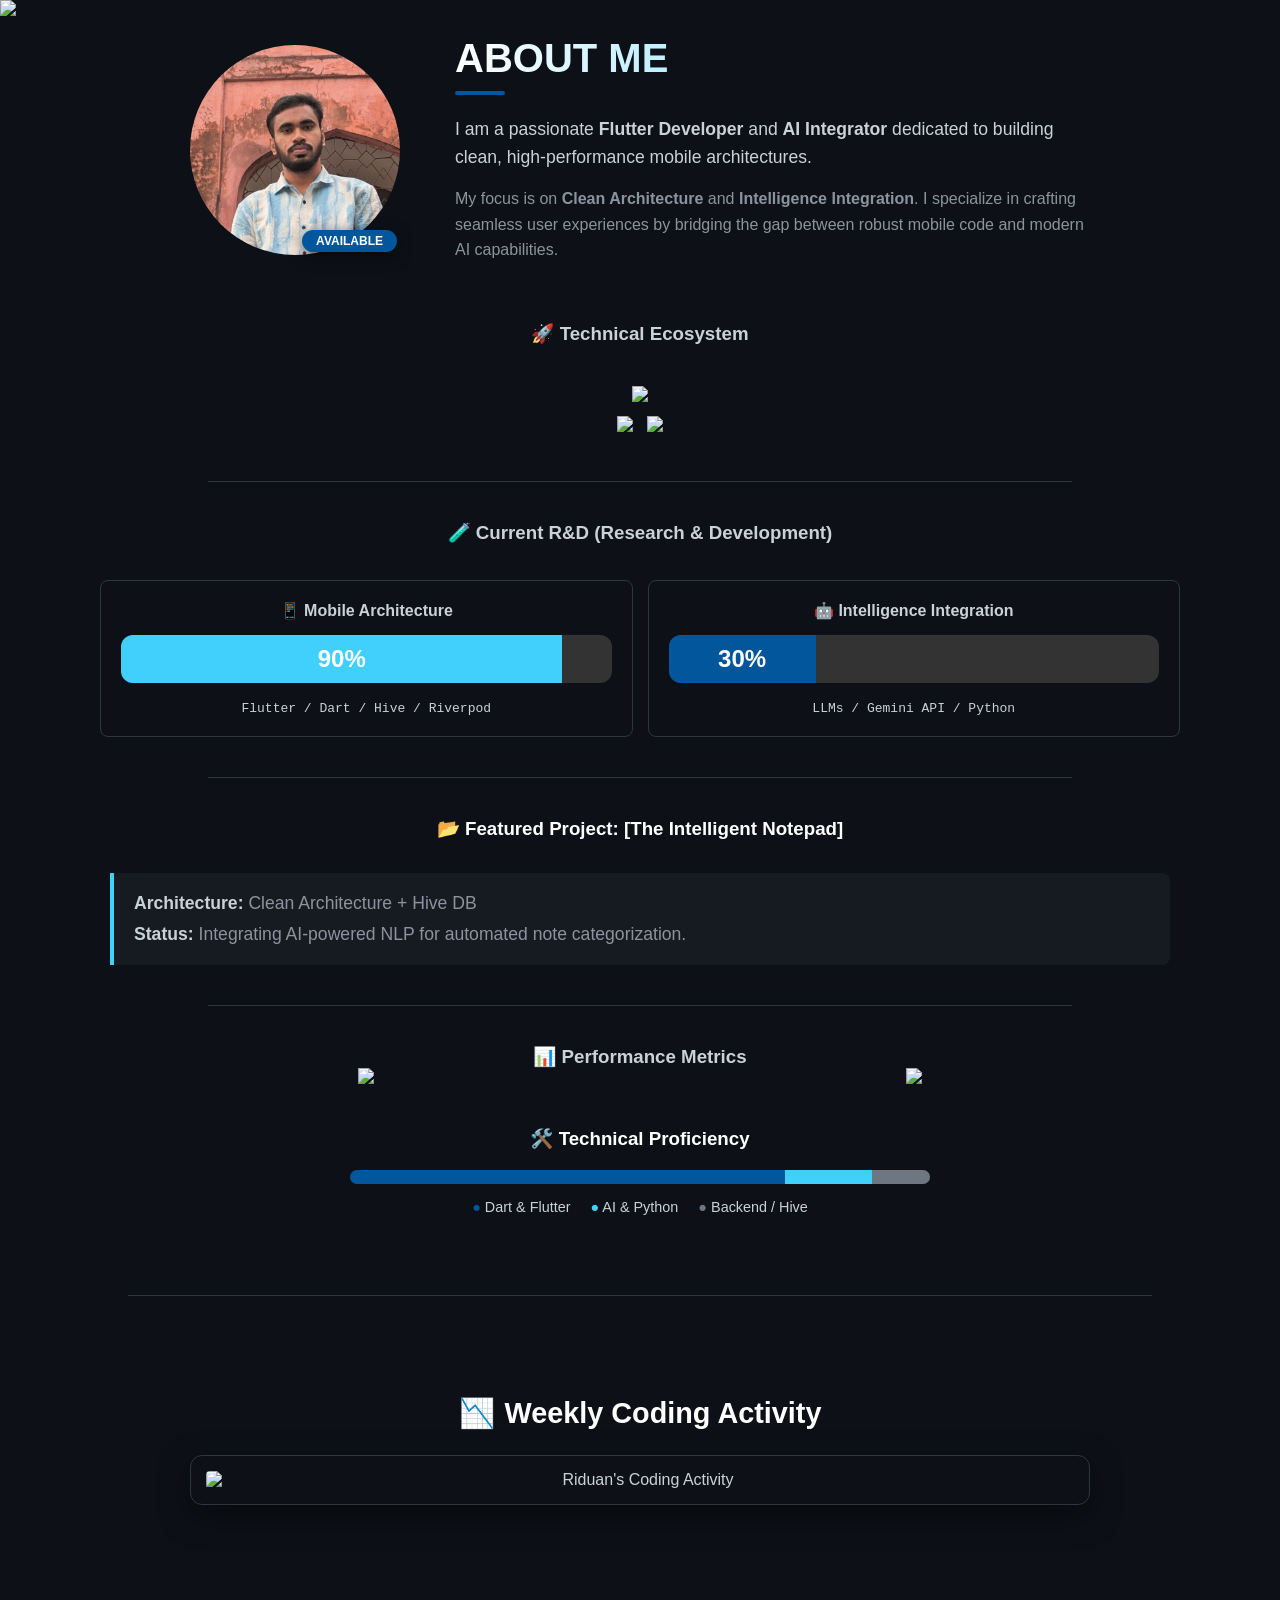
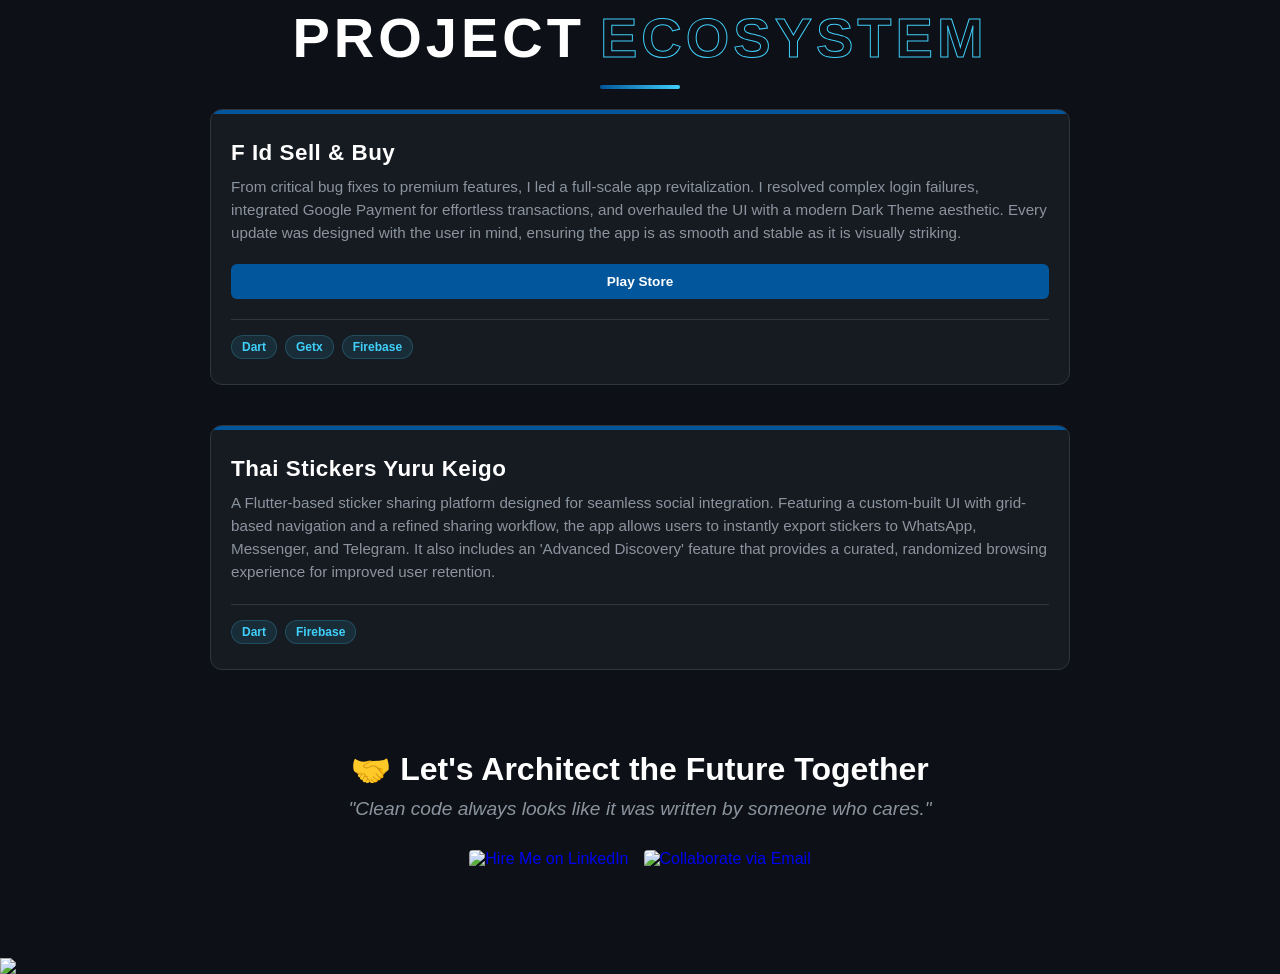
==== index.html @ a2f5e10e "Add files via upload" ====
<!DOCTYPE html>
<html lang="en">
<head>
    <meta charset="UTF-8">
    <meta name="viewport" content="width=device-width, initial-scale=1.0">
    <title>Riduan Rahman</title>
   <link rel="stylesheet" href="style.css">
    <style>
     
    </style>
</head>
<body>
<div class="wave-container">
    <div class="header-socials">
        <a href="https://github.com/riduanradip" target="_blank" class="s-btn github"><i class="fab fa-github"></i> GitHub</a>
        <a href="https://www.linkedin.com/in/riduan-rahman-radip/" target="_blank" class="s-btn linkedin"><i class="fab fa-linkedin"></i> LinkedIn</a>
        <a href="mailto:riduanradip@gmail.com" class="s-btn email"><i class="fas fa-envelope"></i> Email</a>
    </div>

    <img src="https://capsule-render.vercel.app/api?type=waving&height=280&color=438D80&reversal=true&animation=fadeIn&section=header&text=Riduan%20Rahman&fontSize=70&fontColor=ffffff&&&desc=Flutter%20Developer%20|%20AI%20Integrator%20|%20Clean%20Code%20Architect&descSize=20&descAlign=50&descAlignY=65" class="wave-img">
</div>
<section class="about-container">
    <div class="about-flex-wrapper">
        
        <div class="photo-column">
            <div class="live-rainbow-border"></div>
            
            <div class="photo-frame">
                <img src="Assets\1774340353713301305.jpg" alt="Riduan Rahman">
            </div>
            
            <div class="status-badge">AVAILABLE</div>
        </div>

        <div class="text-column">
            <h2 class="about-title"><b>ABOUT ME</b></h2>
            <div class="title-underline"></div>
            
            <p class="description-main">
                I am a passionate <b>Flutter Developer</b> and <b>AI Integrator</b> dedicated to building clean, high-performance mobile architectures. 
            </p>
            <p class="description-sub">
                My focus is on <b>Clean Architecture</b> and <b>Intelligence Integration</b>. I specialize in crafting seamless user experiences by bridging the gap between robust mobile code and modern AI capabilities.
            </p>
        </div>
    </div>
</section>

    <div class="main-wrapper">
        <div class="content-section">
            <h3>🚀 Technical Ecosystem</h3></br></br>
            <div class="skills-container">
                <img src="https://skillicons.dev/icons?i=flutter,dart,firebase,python,mongodb,git,vscode,androidstudio,github,bash&theme=dark">
                <br/>
                <img src="https://img.shields.io/badge/Riverpod-02569B?style=for-the-badge&logo=flutter&logoColor=white">
                <img src="https://img.shields.io/badge/FlutterFlow-4B39EF?style=for-the-badge&logo=flutter&logoColor=white">
            </div>
        </div>

        <hr>
<section class="content-section">
    <h3>🧪 Current R&D (Research & Development)</h3></br></br>
    <div class="stats-grid">
        <div class="stats-box" style="border: 1px solid #30363d; border-radius: 8px; padding: 20px; background: #0d1117;">
            <h4>📱 Mobile Architecture</h4>
            <div style="width: 100%; background-color: #333; border-radius: 12px; margin: 15px 0; overflow: hidden; display: flex;">
                <div style="width: 90%; background: #40D0FB; color: white; padding: 10px; font-weight: bold; font-size: 24px;">90%</div>
            </div>
            <p><code>Flutter / Dart / Hive / Riverpod</code></p>
        </div>

        <div class="stats-box" style="border: 1px solid #30363d; border-radius: 8px; padding: 20px; background: #0d1117;">
            <h4>🤖 Intelligence Integration</h4>
            <div style="width: 100%; background-color: #333; border-radius: 12px; margin: 15px 0; overflow: hidden; display: flex;">
                <div style="width: 30%; background: #02569B; color: white; padding: 10px; font-weight: bold; font-size: 24px;">30%</div>
            </div>
            <p><code>LLMs / Gemini API / Python</code></p>
        </div>
    </div>
</section>

<hr >

<section style="width: 100%; margin: 40px 0; box-sizing: border-box;">
    <div style="text-align: center; width: 100%;">
        <h3 style="color: #ffffff; display: inline-block;">📂 Featured Project: [The Intelligent Notepad]</h3></br></br>
    </div>
    
    <div style="text-align: left; border-left: 4px solid #40D0FB; background: #161b22; padding: 20px; margin: 15px 10px; border-radius: 0 8px 8px 0;">
        <p style="margin: 0 0 10px 0; font-size: 1.1rem;">
            <strong style="color: #c9d1d9;">Architecture:</strong> 
            <span style="color: #8b949e;">Clean Architecture + Hive DB</span>
        </p>
        <p style="margin: 0; font-size: 1.1rem;">
            <strong style="color: #c9d1d9;">Status:</strong> 
            <span style="color: #8b949e;">Integrating AI-powered NLP for automated note categorization.</span>
        </p>
    </div>
</section>
<hr>
        <div class="content-section">
            <h3>📊 Performance Metrics</h3>
            <div class="stats-grid">
                <div class="stats-box">
                    <img src="https://github-readme-stats.vercel.app/api?username=riduanradip&show_icons=true&theme=transparent&title_color=40D0FB&text_color=ffffff&icon_color=40D0FB&hide_border=true" width="100%">
                </div>
                <div class="stats-box">
                    <img src="https://github-readme-streak-stats.herokuapp.com/?user=riduanradip&theme=transparent&stroke=40D0FB&fire=40D0FB&ring=ffffff&hide_border=true" width="100%">
                </div>
            </div>
        </div>
<section style="width: 100%; margin: 40px 0; text-align: center;">
    <h3 style="color: #ffffff; margin-bottom: 20px;">🛠️ Technical Proficiency</h3>
    
    <div style="width: 80%; max-width: 600px; margin: 0 auto; text-align: left; padding: 0 10px;">
        <div style="width: 100%; height: 14px; background: #333; border-radius: 10px; display: flex; overflow: hidden; box-shadow: inset 0 1px 3px rgba(0,0,0,0.5);">
            <div style="width: 75%; background: #02569B;" title="Dart/Flutter"></div>
            <div style="width: 15%; background: #40D0FB;" title="Python"></div>
            <div style="width: 10%; background: #6e7681;" title="Other Tools"></div>
        </div>

        <div style="display: flex; justify-content: center; gap: 20px; margin-top: 15px; font-size: 0.9rem; font-family: sans-serif;">
            <span style="color: #c9d1d9;"><span style="color: #02569B;">●</span> Dart & Flutter</span>
            <span style="color: #c9d1d9;"><span style="color: #40D0FB;">●</span> AI & Python</span>
            <span style="color: #c9d1d9;"><span style="color: #6e7681;">●</span> Backend / Hive</span>
        </div>
    </div>
</section>

    </div>
<hr>

<section style="width: 95%; max-width: 900px; margin: 60px auto; text-align: center; box-sizing: border-box;">
    
    <h3 style="color: #ffffff; margin-bottom: 25px; font-size: 1.8rem; display: flex; align-items: center; justify-content: center; gap: 10px;">
        <span>📉</span> Weekly Coding Activity
    </h3>
    
    <div style="width: 100%; overflow: hidden; border-radius: 12px; border: 1px solid #30363d; background: #0d1117; padding: 15px; box-sizing: border-box; box-shadow: 0 10px 30px rgba(0,0,0,0.5);">
        <img src="https://github-readme-activity-graph.vercel.app/graph?username=riduanradip&theme=tokyonight&area=true&hide_border=true&color=02569B&point=40D0FB" 
             style="width: 100%; height: auto; display: block; border-radius: 4px;" 
             alt="Riduan's Coding Activity" />
    </div>

</section>
<!-- projects -->
 <div class="section-header">
    <h2 class="main-title">
        <span class="bold-text">Project</span> 
        <span class="outline-text">Ecosystem</span>
    </h2>
    <div class="accent-line"></div>
</div>
<section class="project-grid">
    
    <div class="layered-card">
        <div class="card-middle">
            <h3>F Id Sell & Buy</h3>
        </div>

        <div class="card-footer">
            <p>From critical bug fixes to premium features, I led a full-scale app revitalization. I resolved complex login failures, integrated Google Payment for effortless transactions, and overhauled the UI with a modern Dark Theme aesthetic. Every update was designed with the user in mind, ensuring the app is as smooth and stable as it is visually striking.</p>
            
            <div class="card-actions">

                <a href="https://play.google.com/store/apps/details?id=com.sellbuyff.id&hl=en" class="btn btn-demo">Play Store</a>
                
            </div>

            <div class="language-bar">
                <span class="lang-tag">Dart</span>
                <span class="lang-tag">Getx</span>
                <span class="lang-tag">Firebase</span>
            </div>
        </div>
    </div>

</section>
<section class="project-grid">
    
    <div class="layered-card">
        <div class="card-middle">
            <h3>Thai Stickers Yuru Keigo</h3>
        </div>

        <div class="card-footer">
            <p>A Flutter-based sticker sharing platform designed for seamless social integration. Featuring a custom-built UI with grid-based navigation and a refined sharing workflow, the app allows users to instantly export stickers to WhatsApp, Messenger, and Telegram. It also includes an 'Advanced Discovery' feature that provides a curated, randomized browsing experience for improved user retention.</p>
            
            <!-- <div class="card-actions">

                <a href="#" class="btn btn-demo">Live Demo</a>
            </div> -->

            <div class="language-bar">
                <!-- <span class="lang-tag">Flutter</span> -->
                <span class="lang-tag">Dart</span>
                <span class="lang-tag">Firebase</span>
            </div>
        </div>
    </div>

</section>
<!-- projects -->
<div style="width: 100%; text-align: center; margin-top: 60px; padding-bottom: 60px; position: relative;">
    <h3 style="color: #ffffff; font-size: xx-large; margin-bottom: 10px;">🤝 Let's Architect the Future Together</h3>
    <p style="color: #8b949e; font-style: italic; font-size: larger; text-align: center;">
        "Clean code always looks like it was written by someone who cares."
    </p>

    <div style="margin: 30px 0; display: flex; justify-content: center; gap: 15px; flex-wrap: wrap;">
        
        <a href="https://www.linkedin.com/in/riduan-rahman-radip/" target="_blank" style="text-decoration: none; transition: 0.3s;">
            <img src="https://img.shields.io/badge/HIRE_ME-02569B?style=for-the-badge&logo=linkedin" alt="Hire Me on LinkedIn" style="border-radius: 4px;">
        </a>

        <a href="mailto:riduanradip@gmail.com" style="text-decoration: none; transition: 0.3s;">
            <img src="https://img.shields.io/badge/COLLABORATE-2B547E?style=for-the-badge&logo=gmail&logoColor=black" alt="Collaborate via Email" style="border-radius: 4px;">
        </a>

    </div>
</div>

        <img src="https://capsule-render.vercel.app/api?type=waving&height=100&color=gradient&reversal=true&fontAlign=50&animation=fadeIn&descAlign=74&descAlignY=12&section=footer&textBg=false" class="full-width-image">
    </div>
</div>
</body>
</html>
---- style.css ----
* {
        margin: 0;
        padding: 0;
        box-sizing: border-box;
    }

        body {
            background-color: #0d1117;
            color: #c9d1d9;
            font-family: 'Segoe UI', Tahoma, Geneva, Verdana, sans-serif;
            margin: 0;
            padding: 0;
            width: 100%;
            display: flex;
            flex-direction: column;
            align-items: center;
overflow-x: hidden;
        }
        /* Project Grid Layout */
.project-grid {
    display: grid;
    /* This allows the grid to use more screen width when available */
    grid-template-columns: repeat(auto-fit, minmax(320px, 1fr));
    gap: 30px;
    padding: 20px;
    max-width: 900px; /* Increase this to reduce empty side space on wide screens */
    margin: 0 auto;
}

/* Three-Layer Card Design */
.layered-card {
    background: #161b22;
    border: 1px solid #30363d;
    border-radius: 12px;
    display: flex;
    flex-direction: column;
    position: relative; /* Required for the absolute line */
    overflow: hidden; /* Clips the blue line to the card's curves */
    transition: transform 0.3s cubic-bezier(0.4, 0, 0.2, 1), 
                box-shadow 0.3s ease, 
                border-color 0.3s ease;
}
.layered-card:hover {
    transform: translateY(-10px);
    border-color: #40D0FB;
    box-shadow: 0 10px 30px rgba(2, 86, 155, 0.3);
}

/* Layer 1: Top (Photo) */
.card-top {
    width: 100%;
    height: 220px; /* Gives the image some breathing room */
    background: #0d1117; 
    display: flex;
    align-items: center;
    justify-content: center;
    padding: 20px; /* This prevents the "touching the edge" look */
    border-bottom: 1px solid #30363d;
}

.card-top img {
    max-width: 100%;
    max-height: 100%;
    object-fit: contain; /* Shows the WHOLE screenshot without cutting */
    border-radius: 8px; /* Rounds the corners of your app image */
    transition: transform 0.3s ease;
}
.layered-card::before {
    content: "";
    position: absolute;
    top: 0;
    left: 0;
    right: 0;
    height: 4px; /* Thickness of your blue bar */
    background: #02569B;
    z-index: 10;
    transition: background 0.3s ease, box-shadow 0.3s ease;
}
.layered-card:hover {
    transform: translateY(-8px);
    border-color: #40D0FB; /* Smooth border transition */
    box-shadow: 0 10px 30px rgba(0, 0, 0, 0.5);
}
.layered-card:hover::before {
    background: #40D0FB;
    box-shadow: 0 0 15px rgba(64, 208, 251, 0.6);
}
/* Layer 2: Middle (Title) */
.card-middle {
    padding: 30px 20px 10px 20px;
    /* REMOVE the border-top from here to prevent the 'break' */
    border-top: none; 
}
.card-middle h3 {
    color: #ffffff;
    margin: 0;
    font-size: 1.4rem;
    letter-spacing: 0.5px;
}

/* Layer 3: Footer (Description & Languages) */
.card-footer {
    padding: 0 20px 25px 20px; /* Breathing room at the bottom */
}

.card-footer p {
    color: #8b949e;
    font-size: 0.95rem;
    line-height: 1.5;
    margin-bottom: 20px;
}

/* Language Chips Section */
.language-bar {
    display: flex;
    flex-wrap: wrap;
    gap: 8px;
    border-top: 1px solid #30363d;
    padding-top: 15px;
}

.lang-tag {
    font-size: 0.75rem;
    font-weight: bold;
    color: #40D0FB;
    background: rgba(64, 208, 251, 0.1);
    padding: 4px 10px;
    border-radius: 20px;
    border: 1px solid rgba(64, 208, 251, 0.2);
}
/* Button Row inside Footer */
.card-actions {
    display: flex;
    gap: 12px;
    margin-bottom: 20px;
}

.btn {
    flex: 1;
    text-align: center;
    padding: 10px 5px;
    border-radius: 6px;
    font-size: 0.85rem;
    font-weight: bold;
    text-decoration: none;
    transition: 0.3s;
}

/* GitHub Repo Button - Outline Style */
.btn-repo {
    border: 6px solid #30363d;
  
}

.btn-repo:hover {
    background: #30363d;
    border-color: #8b949e;
}

/* Live Demo Button - Solid Flutter Blue */
.btn-demo {
    background: #02569B;
    color: #ffffff;
}

.btn-demo:hover {
    background: #40D0FB;
    box-shadow: 0 0 15px rgba(64, 208, 251, 0.4);
}
.viewport-fix {
        width: 50vw; 
        display: flex;
        flex-direction: column;
        align-items: center;
    }

    /* 3. Forces images (Waves & Stats) to fill the width */
    .full-width-image {
        width: 100% !important;
        display: block;
        height: auto;
    }

    /* 4. Responsive Padding for text sections */
    .text-section {
        width: 100%;
        padding: 20px;
        text-align: left; /* Aligns project details to the left as requested */
    }

    .centered-header {
        text-align: center;
        width: 100%;
    }
        /* 1. Main Container: Responsive Width */
.particle-dot {
        position: absolute;
        width: 4px;
        height: 4px;
        background: rgba(64, 208, 251, 0.4); /* Cyan color */
        border-radius: 50%;
        box-shadow: 0 0 10px #40D0FB;
        animation: floatParticles 8s infinite ease-in-out;
    }

    @keyframes floatParticles {
        0%, 100% { transform: translateY(0) scale(1); opacity: 0.3; }
        50% { transform: translateY(-40px) scale(1.5); opacity: 0.8; }
        from { transform: rotate(0deg); }
        to { transform: rotate(360deg); }
    
    }
        .main-wrapper {
            width: 100%;
            max-width: 1100px; /* Perfect for desktop reading */
            padding: 0 10px;
            box-sizing: border-box;
        }

        /* 2. Header & Footer Waves: Always 100% */
.wave-container {
    width: 100%;
    position: relative;
    display: block;
    /* Using padding-bottom instead of margin often works better for background-like images */
    /* padding-bottom: 100px;  */
    overflow: hidden;
}

.wave-img {
    width: 100%;
    display: block;
    /* Removes the tiny gap below images */
    vertical-align: bottom; 
}
.header-socials {
    position: absolute;
    top: 20px; /* Distance from the very top */
    left: 50%;
    transform: translateX(-50%); /* Centers them horizontally */
    z-index: 10;
    display: flex;
    gap: 12px;
}

/* Glassmorphism Button Style */
.s-btn {
    text-decoration: none;
    color: rgba(255, 255, 255, 0.9);
    font-size: 0.75rem;
    font-weight: 600;
    padding: 6px 14px;
    background: rgba(255, 255, 255, 0.1); /* Transparent glass look */
    backdrop-filter: blur(5px);
    border: 1px solid rgba(255, 255, 255, 0.2);
    border-radius: 50px;
    transition: all 0.3s ease;
}

/* Individual Hover Colors */
.s-btn:hover {
    background: rgba(255, 255, 255, 0.25);
    transform: translateY(-2px);
    color: #fff;
}

.github:hover { border-color: #40D0FB; box-shadow: 0 0 10px rgba(64, 208, 251, 0.4); }
.linkedin:hover { border-color: #0077b5; box-shadow: 0 0 10px rgba(0, 119, 181, 0.4); }
.email:hover { border-color: #02569B; box-shadow: 0 0 10px rgba(2, 86, 155, 0.4); }
        /* 3. Section Containers */
        .content-section {
            width: 100%;
            text-align: center;
            margin: 40px 0;
        }

        /* 4. THE FIX: Responsive Stats Grid */
        .stats-grid {
            display: flex;
            flex-wrap: wrap; /* This ensures nothing is hidden */
            justify-content: center;
            gap: 15px;
            width: 100%;
        }

        .stats-box {
            flex: 1 1 450px; /* Grows to fit, but stacks if less than 450px */
            max-width: 100%;
        }

        /* 5. Skill Icon Grid */
        .skills-container img {
            margin: 5px;
            max-width: 100%;
        }

        hr {
            border: 0;
            border-top: 1px solid #30363d;
            width: 80%;
            margin: 40px auto;
        }
.footer-wave-container {
        width: 100vw; /* Uses 100% of the viewport width */
        position: relative;
        left: 50%;
        right: 50%;
        margin-left: -50vw;
        margin-right: -50vw;
        line-height: 0; /* Removes the 3px gap below images */
    }

    .footer-wave-container img {
        width: 100%;
        display: block; /* Removes bottom spacing */
        height: auto;
       
    }
    /* Desktop & Base Styles */
    .about-container {
        width: 100%;
        max-width: 950px;
        /* margin: 10px auto; */
        padding: 20px;
        color: #ffffff;
        font-family: 'Segoe UI', sans-serif;
    }

    .about-flex-wrapper {
        display: flex;
        align-items: center;
        gap: 50px;
        flex-wrap: wrap;
        justify-content: center;
    }

    .photo-column {
        position: relative;
        width: 220px;
        height: 220px;
    }

  

    .photo-frame {
     position: relative;
        width: 100%;
        height: 100%;
        border-radius: 50%;
        overflow: hidden;
        border: 5px solid #0d1117; /* Matches your background to make border pop */
        z-index: 2;
        background: #161b22;
    }

    .photo-frame img {
     width: 100%;
        height: 100%;
        object-fit: cover;
    }

    .status-badge {
   position: absolute;
        bottom: 8px;
        right: 8px;
        background: #02569B;
        color: white;
        padding: 4px 14px;
        border-radius: 20px;
        font-size: 0.75rem;
        font-weight: bold;
        z-index: 3;
        box-shadow: 0 4px 15px rgba(0,0,0,0.6);
    }

    .text-column {
        flex: 1;
        min-width: 300px;
        text-align: left;
    }

    .about-title {
        font-size: 2.5rem;
        margin-bottom: 10px;
        background: linear-gradient(to right, #ffffff, #40D0FB);
        -webkit-background-clip: text;
        -webkit-text-fill-color: transparent;
    }

    .title-underline {
        width: 50px;
        height: 4px;
        background: #02569B;
        margin-bottom: 20px;
        border-radius: 2px;
    }

    .description-main {
        font-size: 1.1rem;
        line-height: 1.6;
        color: #c9d1d9;
        margin-bottom: 15px;
    }

    .description-sub {
        font-size: 1rem;
        line-height: 1.6;
        color: #8b949e;
    }

        /* Mobile specific adjustments */
        @media (max-width: 600px) {
            .featured-card { flex-direction: column; }
        .card-left { min-height: 400px; }
            .text-column {
            text-align: center; /* Centers the text */
            display: flex;
            flex-direction: column;
            align-items: center; /* Centers the underline and text blocks */
        }
        
        .about-flex-wrapper {
            gap: 30px;
        }

        .about-title {
            font-size: 2rem;
        }
            .stats-box {
                flex: 1 1 100%; /* Total 100% width on small phones */
            }
        }
        .live-rainbow-border {
        position: absolute;
        inset: -6px; /* Size of the border */
        background: conic-gradient(
         grey
        );
        border-radius: 50%;
        z-index: 1;
        /* This makes the colors "Live Move" */
        animation: spin-rainbow 3s linear infinite; 
    }
    /* projects page */
    :root {
        --bg-card: #161b22;
        --bg-dark: #0d1117;
        --flutter-blue: #02569B;
        --cyan-accent: #40D0FB;
        --border-color: #30363d;
    }

    .projects-section {
        width: 100%;
        max-width: 1000px;
        margin: 40px auto;
        position: relative;
    }

    .projects-slider {
        display: flex;
        overflow-x: auto;
        scroll-snap-type: x mandatory;
        scrollbar-width: none; /* Firefox */
        scroll-behavior: smooth;
        padding: 20px 0;
    }

    .projects-slider::-webkit-scrollbar { display: none; } /* Chrome/Safari */

    .project-wrapper {
        flex: 0 0 100%;
        scroll-snap-align: center;
        display: flex;
        justify-content: center;
    }

    .featured-card {
        background: var(--bg-card);
        border: 1px solid var(--border-color);
        border-radius: 12px;
        display: flex;
        width: 95%;
        overflow: hidden;
        min-height: 500px;
    }

    /* Left Side: Phone Frame */
    .card-left {
        flex: 1;
        background: var(--bg-dark);
        display: flex;
        align-items: center;
        justify-content: center;
        padding: 30px;
    }

    .phone-frame {
        width: 240px;
        height: 480px;
        background: #1b2735;
        border: 8px solid var(--border-color);
        border-radius: 36px;
        position: relative;
        overflow: hidden;
        box-shadow: 0 0 30px rgba(64, 208, 251, 0.1);
    }
/* Makes your Hire/Collaborate badges glow on hover */
div a img {
    transition: transform 0.3s ease, box-shadow 0.3s ease;
}

div a img:hover {
    transform: translateY(-5px);
    box-shadow: 0 5px 15px rgba(64, 208, 251, 0.4);
}
    .placeholder-content {
        text-align: center;
        color: #8b949e;
        margin-top: 180px;
        padding: 10px;
    }

    /* Right Side: Text Info */
    .card-right {
        flex: 1.2;
        padding: 50px;
        color: white;
        font-family: sans-serif;
    }

    .category-tag { color: var(--cyan-accent); font-size: 0.75rem; font-weight: bold; letter-spacing: 1.5px; }
    .project-title { font-size: 2.2rem; margin: 15px 0; }
    .project-desc { color: #8b949e; line-height: 1.6; margin-bottom: 25px; }

    .tech-tags span {
        display: inline-block;
        border: 1px solid var(--flutter-blue);
        color: var(--cyan-accent);
        padding: 5px 12px;
        border-radius: 4px;
        margin: 0 8px 8px 0;
        font-size: 0.85rem;
    }

    .btn-row { display: flex; gap: 15px; margin-top: 20px; }
    .btn-primary { background: var(--flutter-blue); color: white; padding: 12px 24px; border-radius: 6px; text-decoration: none; font-weight: bold; }
    .btn-outline { border: 1px solid var(--border-color); color: white; padding: 12px 24px; border-radius: 6px; text-decoration: none; }

    /* Bottom Dots */
    .slider-dots {
        display: flex;
        justify-content: center;
        gap: 12px;
        margin-top: 20px;
    }

    .dot {
        width: 10px;
        height: 10px;
        background: var(--border-color);
        border-radius: 50%;
        transition: 0.3s;
        text-decoration: none;
    }

    .dot:hover, .dot:target, .dot.active {
        background: var(--cyan-accent);
        transform: scale(1.2);
    }

    /* selected projects */
  .section-header {
    clear: both; /* Ensures it doesn't float into the wave's space */
    margin-top: 40px; /* Extra push to be safe */
    position: relative;
    z-index: 5;
}

.main-title {
    font-size: clamp(2rem, 5vw, 3.5rem); /* Responsive size */
    text-transform: uppercase;
    letter-spacing: 4px;
    margin-bottom: 15px;
    display: flex;
    justify-content: center;
    gap: 15px;
    flex-wrap: wrap;
}

/* Style for "Selected" */
.bold-text {
    color: #ffffff;
    font-weight: 900;
}

/* Style for "Work" - Outline Effect */
.outline-text {
    color: transparent;
    font-weight: 900;
    -webkit-text-stroke: 1px #40D0FB; /* Cyan outline */
    transition: all 0.4s ease;
}

/* Hover effect: Fill the outline when looking at the section */
.section-header:hover .outline-text {
    color: #40D0FB;
    -webkit-text-stroke: 1px transparent;
    text-shadow: 0 0 20px rgba(64, 208, 251, 0.4);
}

.accent-line {
    width: 80px;
    height: 4px;
    background: linear-gradient(90deg, #02569B, #40D0FB);
    margin: 0 auto;
    border-radius: 10px;
}
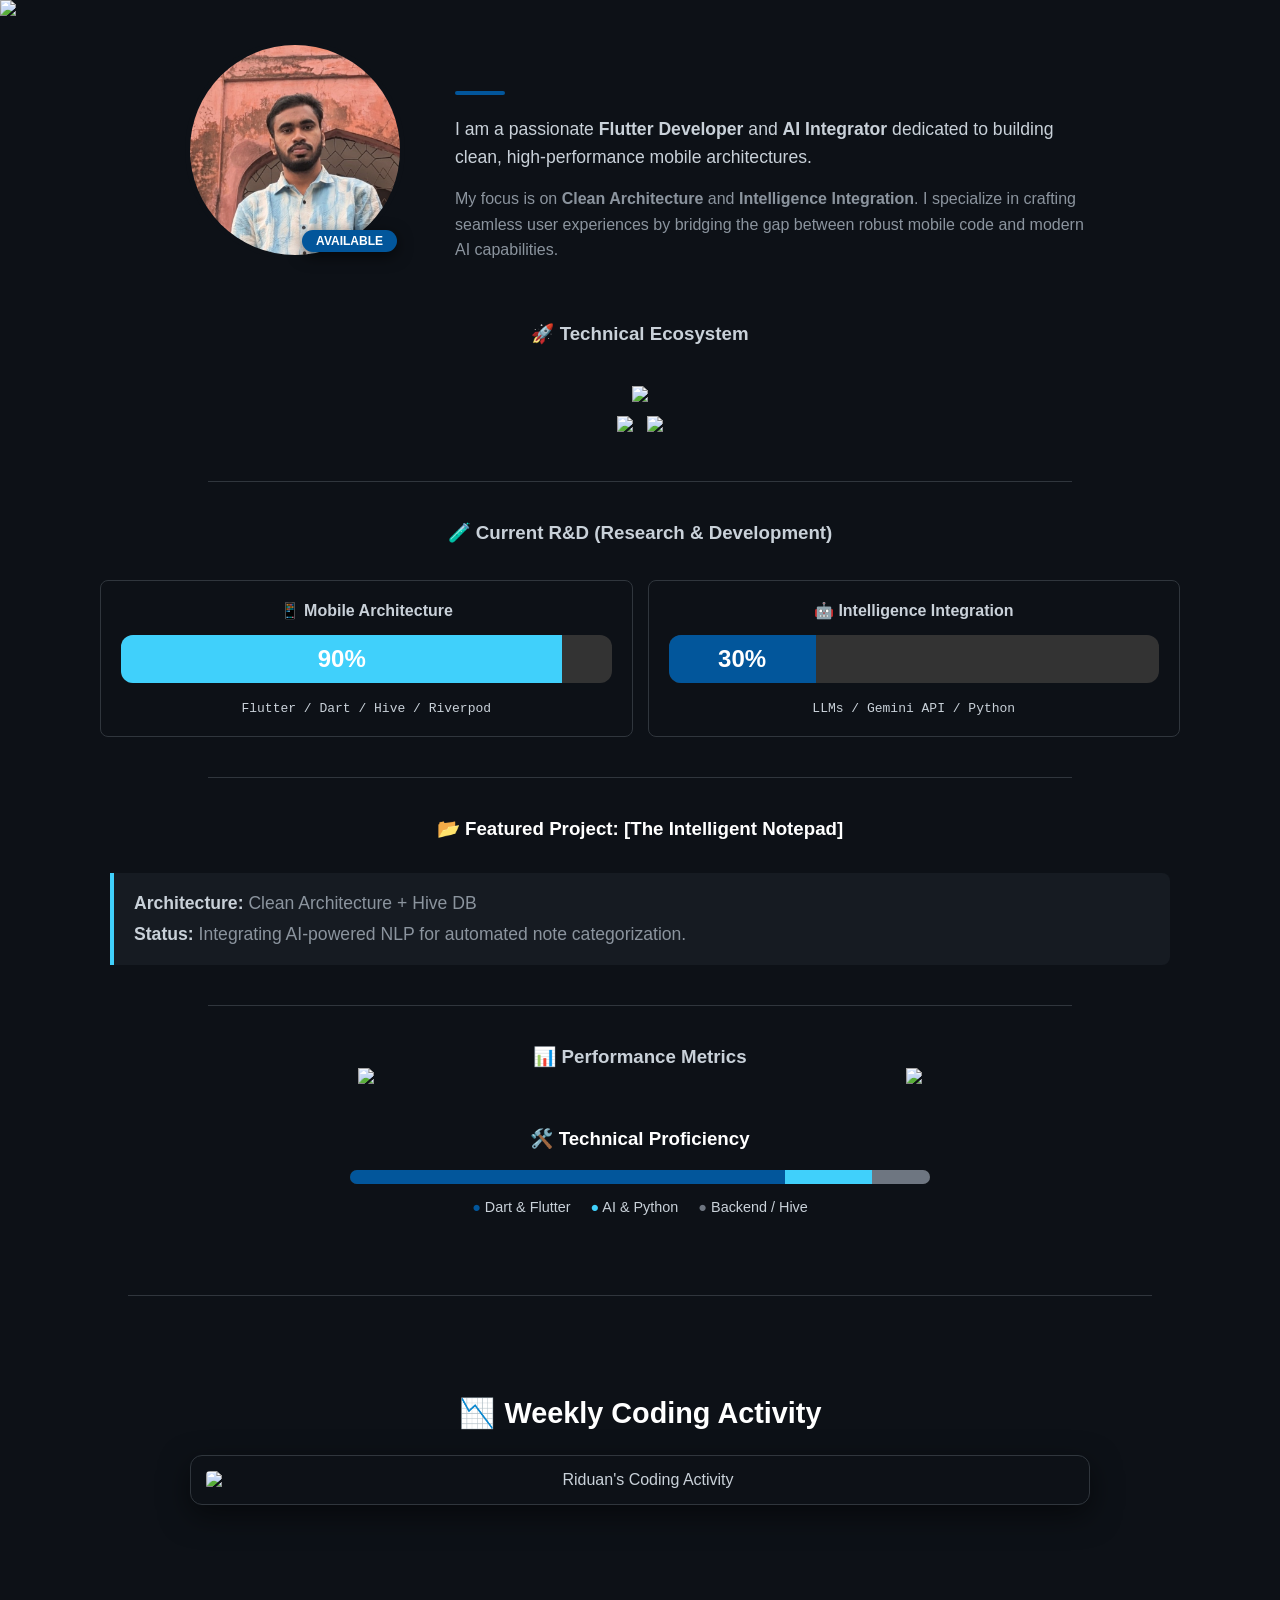
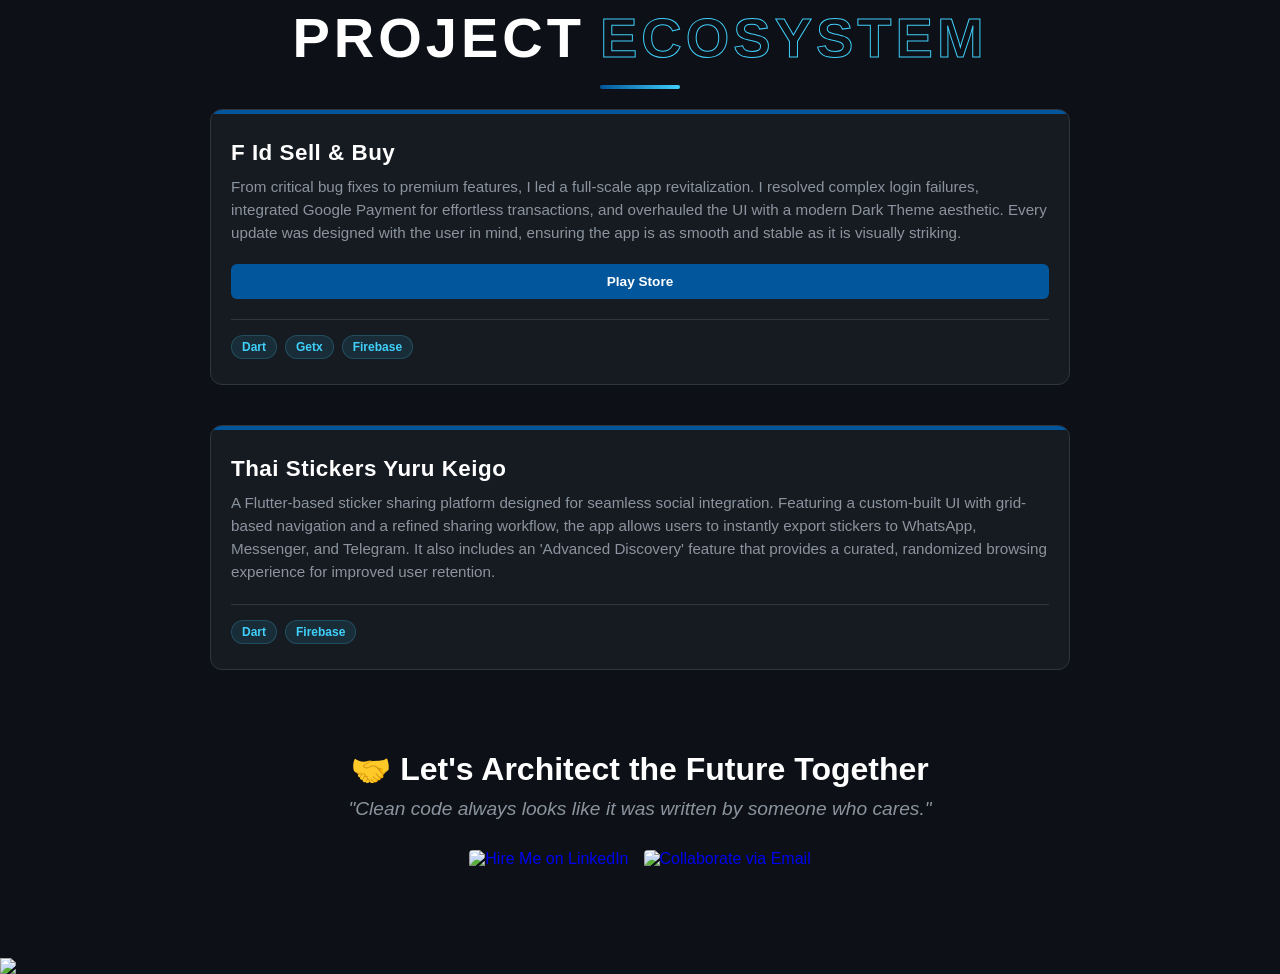
==== commit c90e069a: "Fix HTML encoding issues in index.html" ====
--- a/index.html
+++ b/index.html
@@ -17,7 +17,7 @@
         <a href="mailto:riduanradip@gmail.com" class="s-btn email"><i class="fas fa-envelope"></i> Email</a>
     </div>
 
-    <img src="https://capsule-render.vercel.app/api?type=waving&height=280&color=438D80&reversal=true&animation=fadeIn&section=header&text=Riduan%20Rahman&fontSize=70&fontColor=ffffff&&&desc=Flutter%20Developer%20|%20AI%20Integrator%20|%20Clean%20Code%20Architect&descSize=20&descAlign=50&descAlignY=65" class="wave-img">
+    <img src="https://capsule-render.vercel.app/api?type=waving&height=290&color=438D80&reversal=true&animation=fadeIn&section=header&text=Riduan%20Rahman&fontSize=70&fontColor=ffffff&&&desc=Flutter%20Developer%20|%20AI%20Integrator%20|%20Clean%20Code%20Architect&descSize=20&descAlign=50&descAlignY=65" class="wave-img">
 </div>
 <section class="about-container">
     <div class="about-flex-wrapper">
@@ -224,4 +224,4 @@
     </div>
 </div>
 </body>
-</html>+</html>
--- a/style.css
+++ b/style.css
@@ -382,7 +382,7 @@
     .about-title {
         font-size: 2.5rem;
         margin-bottom: 10px;
-        background: linear-gradient(to right, #ffffff, #40D0FB);
+        background: #ffffff
         -webkit-background-clip: text;
         -webkit-text-fill-color: transparent;
     }
@@ -615,4 +615,4 @@
     background: linear-gradient(90deg, #02569B, #40D0FB);
     margin: 0 auto;
     border-radius: 10px;
-}+}
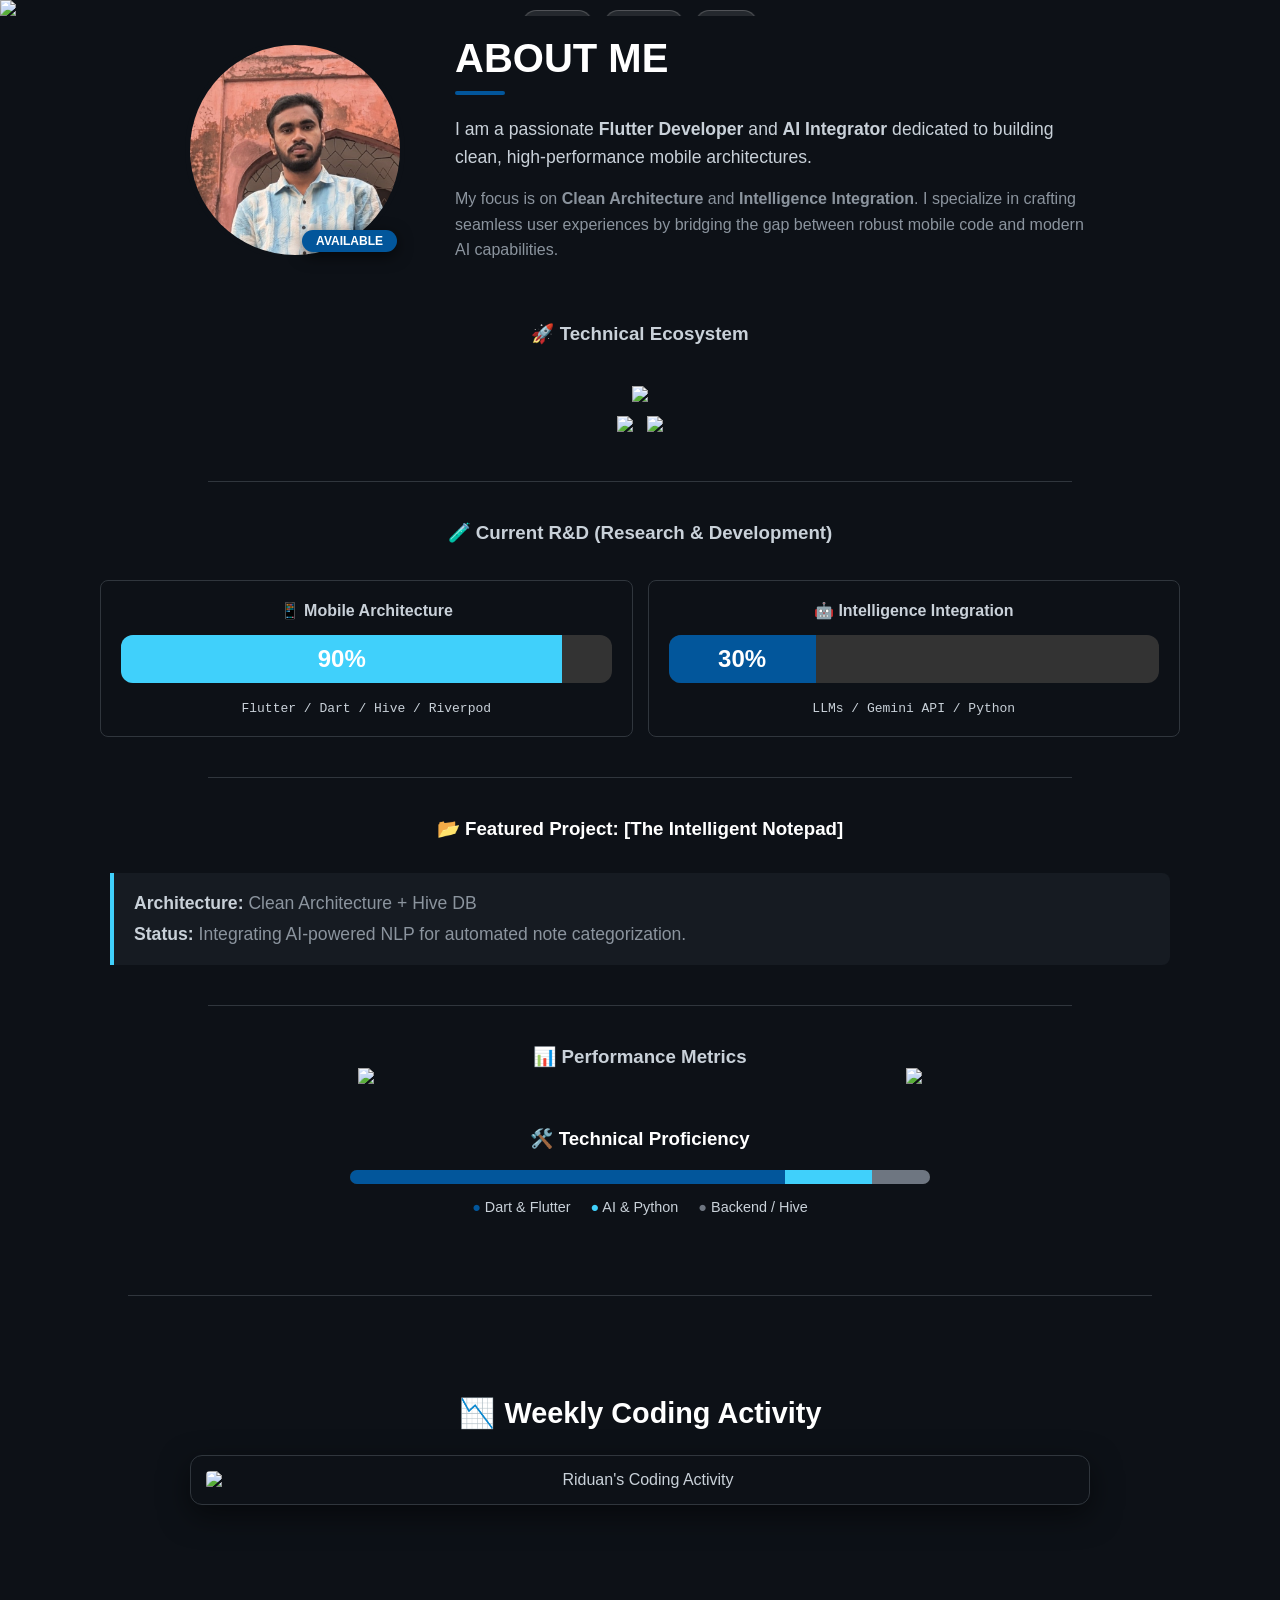
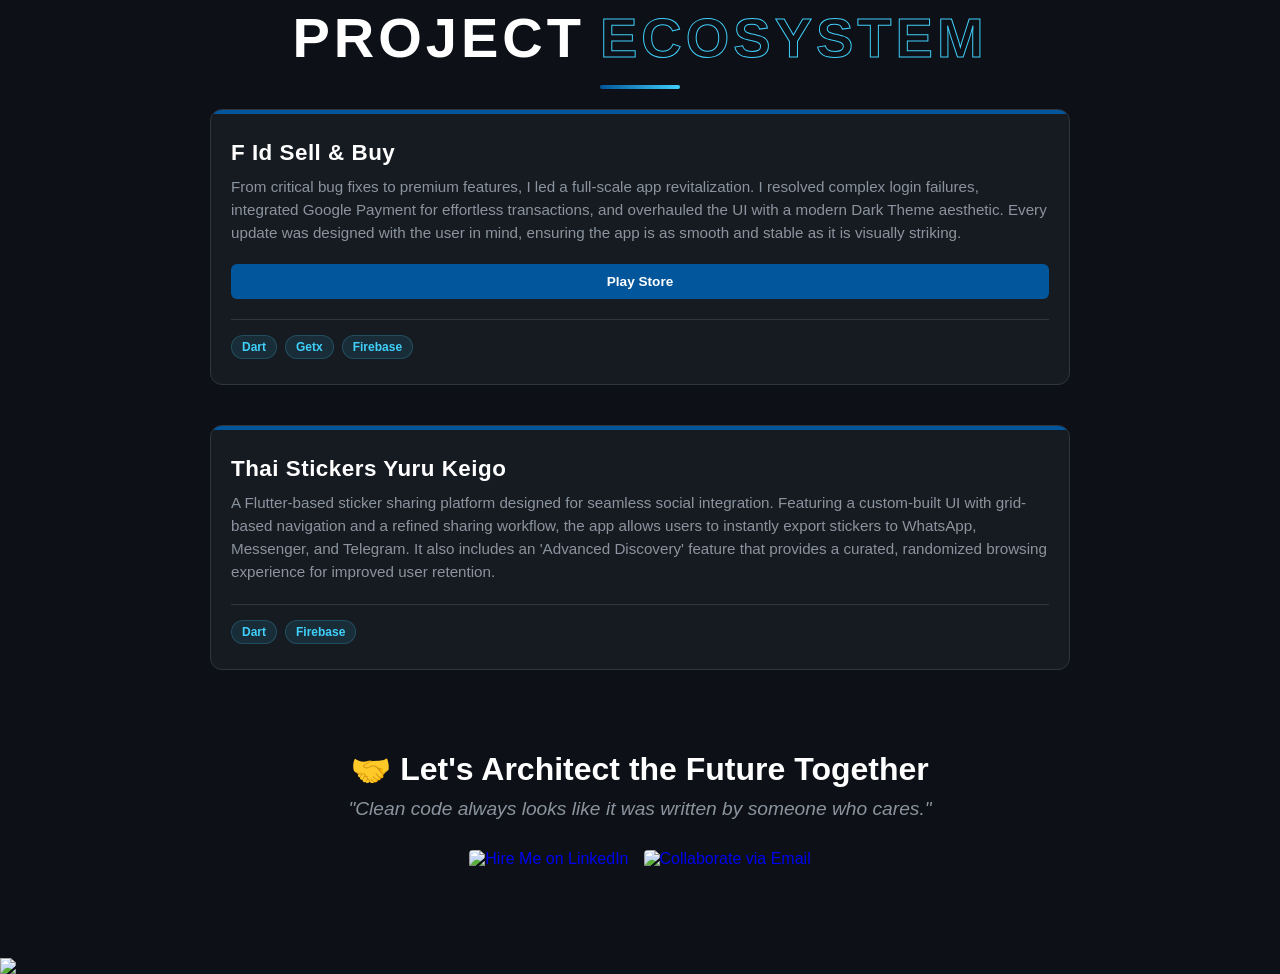
==== commit d13d902d: "Update index.html" ====
--- a/index.html
+++ b/index.html
@@ -17,7 +17,7 @@
         <a href="mailto:riduanradip@gmail.com" class="s-btn email"><i class="fas fa-envelope"></i> Email</a>
     </div>
 
-    <img src="https://capsule-render.vercel.app/api?type=waving&height=290&color=438D80&reversal=true&animation=fadeIn&section=header&text=Riduan%20Rahman&fontSize=70&fontColor=ffffff&&&desc=Flutter%20Developer%20|%20AI%20Integrator%20|%20Clean%20Code%20Architect&descSize=20&descAlign=50&descAlignY=65" class="wave-img">
+    <img src="https://capsule-render.vercel.app/api?type=waving&height=280&color=438D80&reversal=true&animation=fadeIn&section=header&text=Riduan%20Rahman&fontSize=70&fontColor=ffffff&&&desc=Flutter%20Developer%20|%20AI%20Integrator%20|%20Clean%20Code%20Architect&descSize=20&descAlign=50&descAlignY=65" class="wave-img">
 </div>
 <section class="about-container">
     <div class="about-flex-wrapper">
--- a/style.css
+++ b/style.css
@@ -235,7 +235,7 @@
 }
 .header-socials {
     position: absolute;
-    top: 20px; /* Distance from the very top */
+    top: 10px; /* Distance from the very top */
     left: 50%;
     transform: translateX(-50%); /* Centers them horizontally */
     z-index: 10;
@@ -384,7 +384,7 @@
         margin-bottom: 10px;
         background: #ffffff
         -webkit-background-clip: text;
-        -webkit-text-fill-color: transparent;
+        /* -webkit-text-fill-color: transparent; */
     }
 
     .title-underline {
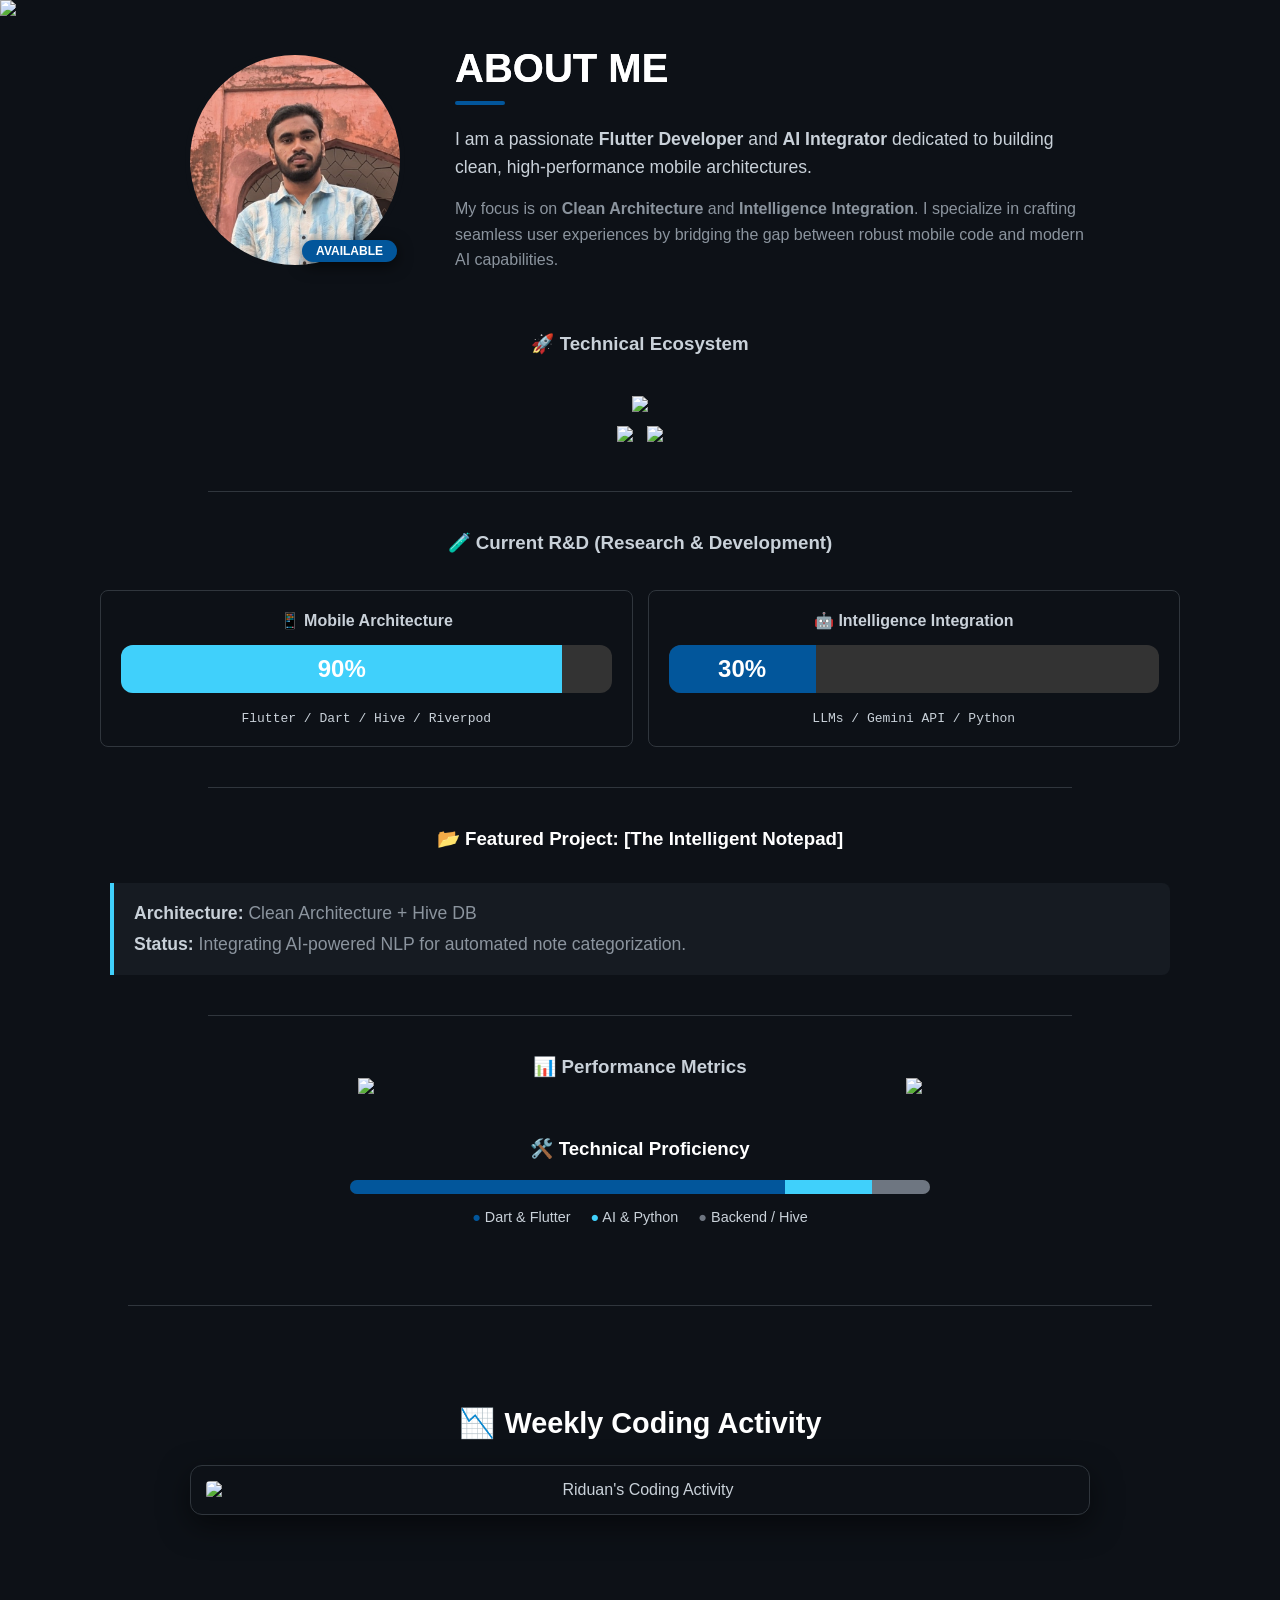
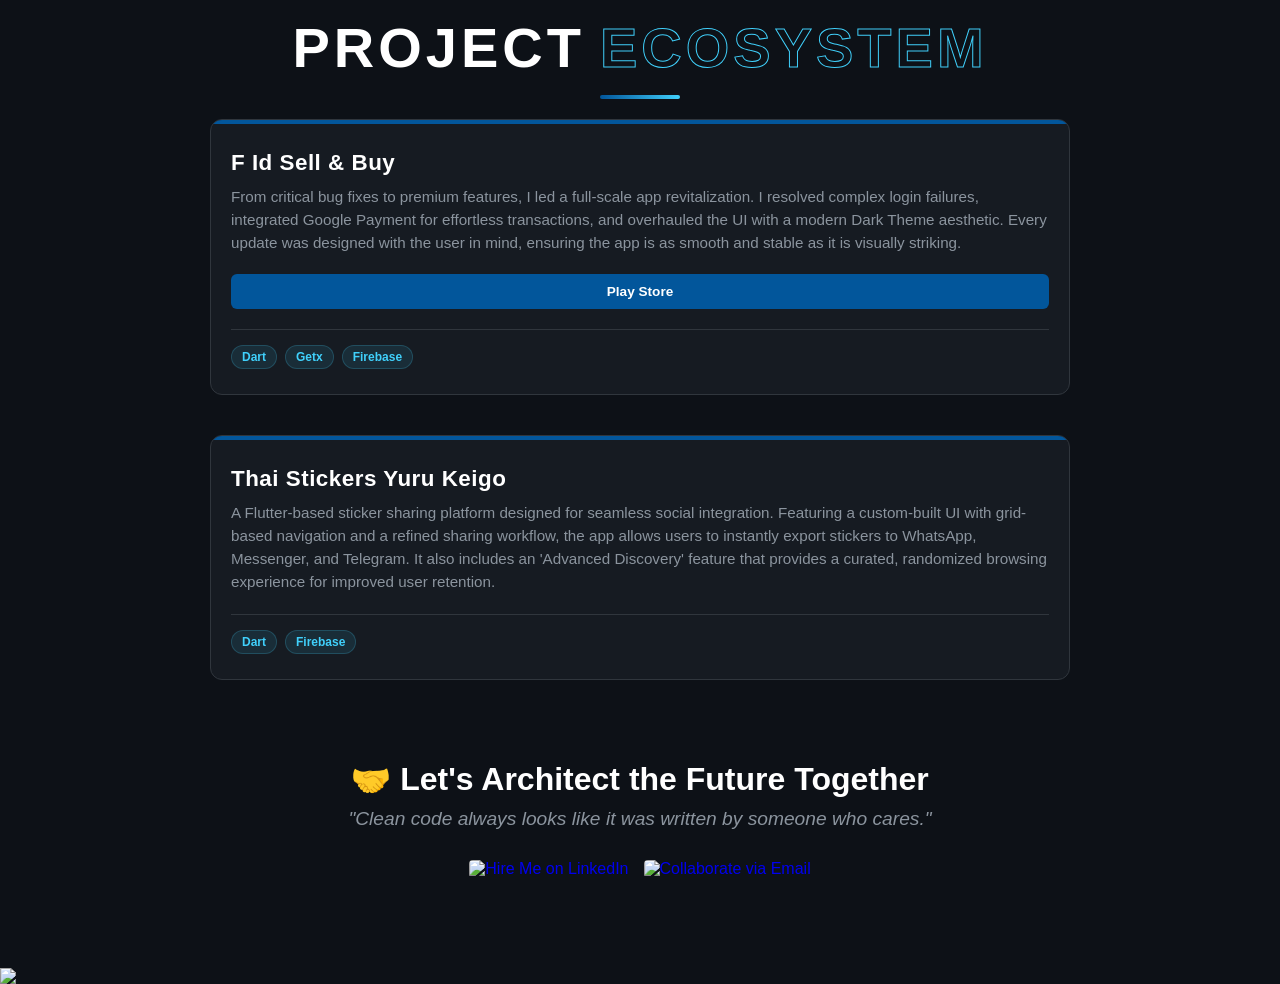
==== commit 9433e4fb: "Add files via upload" ====
--- a/index.html
+++ b/index.html
@@ -16,8 +16,9 @@
         <a href="https://www.linkedin.com/in/riduan-rahman-radip/" target="_blank" class="s-btn linkedin"><i class="fab fa-linkedin"></i> LinkedIn</a>
         <a href="mailto:riduanradip@gmail.com" class="s-btn email"><i class="fas fa-envelope"></i> Email</a>
     </div>
-
-    <img src="https://capsule-render.vercel.app/api?type=waving&height=280&color=438D80&reversal=true&animation=fadeIn&section=header&text=Riduan%20Rahman&fontSize=70&fontColor=ffffff&&&desc=Flutter%20Developer%20|%20AI%20Integrator%20|%20Clean%20Code%20Architect&descSize=20&descAlign=50&descAlignY=65" class="wave-img">
+<img src="https://capsule-render.vercel.app/api?type=waving&height=280&color=438D80&reversal=true&animation=fadeIn&section=header&text=Riduan%20Rahman&fontSize=70&fontColor=ffffff&desc=Flutter%20Developer%20|%20AI%20Integrator%20|%20Clean%20Code%20Architect&descSize=20&descAlign=50&descAlignY=75" class="wave-img desktop-wave">
+
+<img src="https://capsule-render.vercel.app/api?type=waving&height=350&color=438D80&reversal=true&animation=fadeIn&section=header&text=Riduan%20Rahman&fontSize=90&fontColor=ffffff&&desc=Flutter%20Developer%0A|%20AI%20Integrator%20|%0AClean%20Code%20Architect&descSize=25&descAlign=50&descAlignY=70" class="wave-img mobile-wave">
 </div>
 <section class="about-container">
     <div class="about-flex-wrapper">
@@ -31,7 +32,11 @@
             
             <div class="status-badge">AVAILABLE</div>
         </div>
-
+<div class="header-socialss">
+        <a href="..." class="s-btn github">GitHub</a>
+        <a href="..." class="s-btn linkedin">LinkedIn</a>
+        <a href="..." class="s-btn email">Email</a>
+    </div>
         <div class="text-column">
             <h2 class="about-title"><b>ABOUT ME</b></h2>
             <div class="title-underline"></div>
@@ -224,4 +229,4 @@
     </div>
 </div>
 </body>
-</html>
+</html>
--- a/style.css
+++ b/style.css
@@ -1,618 +1,656 @@
-        * {
-        margin: 0;
-        padding: 0;
-        box-sizing: border-box;
-    }
-
-        body {
-            background-color: #0d1117;
-            color: #c9d1d9;
-            font-family: 'Segoe UI', Tahoma, Geneva, Verdana, sans-serif;
-            margin: 0;
-            padding: 0;
-            width: 100%;
-            display: flex;
-            flex-direction: column;
-            align-items: center;
-overflow-x: hidden;
-        }
-        /* Project Grid Layout */
-.project-grid {
-    display: grid;
-    /* This allows the grid to use more screen width when available */
-    grid-template-columns: repeat(auto-fit, minmax(320px, 1fr));
-    gap: 30px;
-    padding: 20px;
-    max-width: 900px; /* Increase this to reduce empty side space on wide screens */
-    margin: 0 auto;
-}
-
-/* Three-Layer Card Design */
-.layered-card {
-    background: #161b22;
-    border: 1px solid #30363d;
-    border-radius: 12px;
-    display: flex;
-    flex-direction: column;
-    position: relative; /* Required for the absolute line */
-    overflow: hidden; /* Clips the blue line to the card's curves */
-    transition: transform 0.3s cubic-bezier(0.4, 0, 0.2, 1), 
-                box-shadow 0.3s ease, 
-                border-color 0.3s ease;
-}
-.layered-card:hover {
-    transform: translateY(-10px);
-    border-color: #40D0FB;
-    box-shadow: 0 10px 30px rgba(2, 86, 155, 0.3);
-}
-
-/* Layer 1: Top (Photo) */
-.card-top {
-    width: 100%;
-    height: 220px; /* Gives the image some breathing room */
-    background: #0d1117; 
-    display: flex;
-    align-items: center;
-    justify-content: center;
-    padding: 20px; /* This prevents the "touching the edge" look */
-    border-bottom: 1px solid #30363d;
-}
-
-.card-top img {
-    max-width: 100%;
-    max-height: 100%;
-    object-fit: contain; /* Shows the WHOLE screenshot without cutting */
-    border-radius: 8px; /* Rounds the corners of your app image */
-    transition: transform 0.3s ease;
-}
-.layered-card::before {
-    content: "";
-    position: absolute;
-    top: 0;
-    left: 0;
-    right: 0;
-    height: 4px; /* Thickness of your blue bar */
-    background: #02569B;
-    z-index: 10;
-    transition: background 0.3s ease, box-shadow 0.3s ease;
-}
-.layered-card:hover {
-    transform: translateY(-8px);
-    border-color: #40D0FB; /* Smooth border transition */
-    box-shadow: 0 10px 30px rgba(0, 0, 0, 0.5);
-}
-.layered-card:hover::before {
-    background: #40D0FB;
-    box-shadow: 0 0 15px rgba(64, 208, 251, 0.6);
-}
-/* Layer 2: Middle (Title) */
-.card-middle {
-    padding: 30px 20px 10px 20px;
-    /* REMOVE the border-top from here to prevent the 'break' */
-    border-top: none; 
-}
-.card-middle h3 {
-    color: #ffffff;
-    margin: 0;
-    font-size: 1.4rem;
-    letter-spacing: 0.5px;
-}
-
-/* Layer 3: Footer (Description & Languages) */
-.card-footer {
-    padding: 0 20px 25px 20px; /* Breathing room at the bottom */
-}
-
-.card-footer p {
-    color: #8b949e;
-    font-size: 0.95rem;
-    line-height: 1.5;
-    margin-bottom: 20px;
-}
-
-/* Language Chips Section */
-.language-bar {
-    display: flex;
-    flex-wrap: wrap;
-    gap: 8px;
-    border-top: 1px solid #30363d;
-    padding-top: 15px;
-}
-
-.lang-tag {
-    font-size: 0.75rem;
-    font-weight: bold;
-    color: #40D0FB;
-    background: rgba(64, 208, 251, 0.1);
-    padding: 4px 10px;
-    border-radius: 20px;
-    border: 1px solid rgba(64, 208, 251, 0.2);
-}
-/* Button Row inside Footer */
-.card-actions {
-    display: flex;
-    gap: 12px;
-    margin-bottom: 20px;
-}
-
-.btn {
-    flex: 1;
-    text-align: center;
-    padding: 10px 5px;
-    border-radius: 6px;
-    font-size: 0.85rem;
-    font-weight: bold;
-    text-decoration: none;
-    transition: 0.3s;
-}
-
-/* GitHub Repo Button - Outline Style */
-.btn-repo {
-    border: 6px solid #30363d;
-  
-}
-
-.btn-repo:hover {
-    background: #30363d;
-    border-color: #8b949e;
-}
-
-/* Live Demo Button - Solid Flutter Blue */
-.btn-demo {
-    background: #02569B;
-    color: #ffffff;
-}
-
-.btn-demo:hover {
-    background: #40D0FB;
-    box-shadow: 0 0 15px rgba(64, 208, 251, 0.4);
-}
-.viewport-fix {
-        width: 50vw; 
-        display: flex;
-        flex-direction: column;
-        align-items: center;
-    }
-
-    /* 3. Forces images (Waves & Stats) to fill the width */
-    .full-width-image {
-        width: 100% !important;
-        display: block;
-        height: auto;
-    }
-
-    /* 4. Responsive Padding for text sections */
-    .text-section {
-        width: 100%;
-        padding: 20px;
-        text-align: left; /* Aligns project details to the left as requested */
-    }
-
-    .centered-header {
-        text-align: center;
-        width: 100%;
-    }
-        /* 1. Main Container: Responsive Width */
-.particle-dot {
-        position: absolute;
-        width: 4px;
-        height: 4px;
-        background: rgba(64, 208, 251, 0.4); /* Cyan color */
-        border-radius: 50%;
-        box-shadow: 0 0 10px #40D0FB;
-        animation: floatParticles 8s infinite ease-in-out;
-    }
-
-    @keyframes floatParticles {
-        0%, 100% { transform: translateY(0) scale(1); opacity: 0.3; }
-        50% { transform: translateY(-40px) scale(1.5); opacity: 0.8; }
-        from { transform: rotate(0deg); }
-        to { transform: rotate(360deg); }
-    
-    }
-        .main-wrapper {
-            width: 100%;
-            max-width: 1100px; /* Perfect for desktop reading */
-            padding: 0 10px;
-            box-sizing: border-box;
-        }
-
-        /* 2. Header & Footer Waves: Always 100% */
-.wave-container {
-    width: 100%;
-    position: relative;
-    display: block;
-    /* Using padding-bottom instead of margin often works better for background-like images */
-    /* padding-bottom: 100px;  */
-    overflow: hidden;
-}
-
-.wave-img {
-    width: 100%;
-    display: block;
-    /* Removes the tiny gap below images */
-    vertical-align: bottom; 
-}
-.header-socials {
-    position: absolute;
-    top: 10px; /* Distance from the very top */
-    left: 50%;
-    transform: translateX(-50%); /* Centers them horizontally */
-    z-index: 10;
-    display: flex;
-    gap: 12px;
-}
-
-/* Glassmorphism Button Style */
-.s-btn {
-    text-decoration: none;
-    color: rgba(255, 255, 255, 0.9);
-    font-size: 0.75rem;
-    font-weight: 600;
-    padding: 6px 14px;
-    background: rgba(255, 255, 255, 0.1); /* Transparent glass look */
-    backdrop-filter: blur(5px);
-    border: 1px solid rgba(255, 255, 255, 0.2);
-    border-radius: 50px;
-    transition: all 0.3s ease;
-}
-
-/* Individual Hover Colors */
-.s-btn:hover {
-    background: rgba(255, 255, 255, 0.25);
-    transform: translateY(-2px);
-    color: #fff;
-}
-
-.github:hover { border-color: #40D0FB; box-shadow: 0 0 10px rgba(64, 208, 251, 0.4); }
-.linkedin:hover { border-color: #0077b5; box-shadow: 0 0 10px rgba(0, 119, 181, 0.4); }
-.email:hover { border-color: #02569B; box-shadow: 0 0 10px rgba(2, 86, 155, 0.4); }
-        /* 3. Section Containers */
-        .content-section {
-            width: 100%;
-            text-align: center;
-            margin: 40px 0;
-        }
-
-        /* 4. THE FIX: Responsive Stats Grid */
-        .stats-grid {
-            display: flex;
-            flex-wrap: wrap; /* This ensures nothing is hidden */
-            justify-content: center;
-            gap: 15px;
-            width: 100%;
-        }
-
-        .stats-box {
-            flex: 1 1 450px; /* Grows to fit, but stacks if less than 450px */
-            max-width: 100%;
-        }
-
-        /* 5. Skill Icon Grid */
-        .skills-container img {
-            margin: 5px;
-            max-width: 100%;
-        }
-
-        hr {
-            border: 0;
-            border-top: 1px solid #30363d;
-            width: 80%;
-            margin: 40px auto;
-        }
-.footer-wave-container {
-        width: 100vw; /* Uses 100% of the viewport width */
-        position: relative;
-        left: 50%;
-        right: 50%;
-        margin-left: -50vw;
-        margin-right: -50vw;
-        line-height: 0; /* Removes the 3px gap below images */
-    }
-
-    .footer-wave-container img {
-        width: 100%;
-        display: block; /* Removes bottom spacing */
-        height: auto;
-       
-    }
-    /* Desktop & Base Styles */
-    .about-container {
-        width: 100%;
-        max-width: 950px;
-        /* margin: 10px auto; */
-        padding: 20px;
-        color: #ffffff;
-        font-family: 'Segoe UI', sans-serif;
-    }
-
-    .about-flex-wrapper {
-        display: flex;
-        align-items: center;
-        gap: 50px;
-        flex-wrap: wrap;
-        justify-content: center;
-    }
-
-    .photo-column {
-        position: relative;
-        width: 220px;
-        height: 220px;
-    }
-
-  
-
-    .photo-frame {
-     position: relative;
-        width: 100%;
-        height: 100%;
-        border-radius: 50%;
-        overflow: hidden;
-        border: 5px solid #0d1117; /* Matches your background to make border pop */
-        z-index: 2;
-        background: #161b22;
-    }
-
-    .photo-frame img {
-     width: 100%;
-        height: 100%;
-        object-fit: cover;
-    }
-
-    .status-badge {
-   position: absolute;
-        bottom: 8px;
-        right: 8px;
-        background: #02569B;
-        color: white;
-        padding: 4px 14px;
-        border-radius: 20px;
-        font-size: 0.75rem;
-        font-weight: bold;
-        z-index: 3;
-        box-shadow: 0 4px 15px rgba(0,0,0,0.6);
-    }
-
-    .text-column {
-        flex: 1;
-        min-width: 300px;
-        text-align: left;
-    }
-
-    .about-title {
-        font-size: 2.5rem;
-        margin-bottom: 10px;
-        background: #ffffff
-        -webkit-background-clip: text;
-        /* -webkit-text-fill-color: transparent; */
-    }
-
-    .title-underline {
-        width: 50px;
-        height: 4px;
-        background: #02569B;
-        margin-bottom: 20px;
-        border-radius: 2px;
-    }
-
-    .description-main {
-        font-size: 1.1rem;
-        line-height: 1.6;
-        color: #c9d1d9;
-        margin-bottom: 15px;
-    }
-
-    .description-sub {
-        font-size: 1rem;
-        line-height: 1.6;
-        color: #8b949e;
-    }
-
-        /* Mobile specific adjustments */
-        @media (max-width: 600px) {
-            .featured-card { flex-direction: column; }
-        .card-left { min-height: 400px; }
-            .text-column {
-            text-align: center; /* Centers the text */
-            display: flex;
-            flex-direction: column;
-            align-items: center; /* Centers the underline and text blocks */
-        }
-        
-        .about-flex-wrapper {
-            gap: 30px;
-        }
-
-        .about-title {
-            font-size: 2rem;
-        }
-            .stats-box {
-                flex: 1 1 100%; /* Total 100% width on small phones */
-            }
-        }
-        .live-rainbow-border {
-        position: absolute;
-        inset: -6px; /* Size of the border */
-        background: conic-gradient(
-         grey
-        );
-        border-radius: 50%;
-        z-index: 1;
-        /* This makes the colors "Live Move" */
-        animation: spin-rainbow 3s linear infinite; 
-    }
-    /* projects page */
-    :root {
-        --bg-card: #161b22;
-        --bg-dark: #0d1117;
-        --flutter-blue: #02569B;
-        --cyan-accent: #40D0FB;
-        --border-color: #30363d;
-    }
-
-    .projects-section {
-        width: 100%;
-        max-width: 1000px;
-        margin: 40px auto;
-        position: relative;
-    }
-
-    .projects-slider {
-        display: flex;
-        overflow-x: auto;
-        scroll-snap-type: x mandatory;
-        scrollbar-width: none; /* Firefox */
-        scroll-behavior: smooth;
-        padding: 20px 0;
-    }
-
-    .projects-slider::-webkit-scrollbar { display: none; } /* Chrome/Safari */
-
-    .project-wrapper {
-        flex: 0 0 100%;
-        scroll-snap-align: center;
-        display: flex;
-        justify-content: center;
-    }
-
-    .featured-card {
-        background: var(--bg-card);
-        border: 1px solid var(--border-color);
-        border-radius: 12px;
-        display: flex;
-        width: 95%;
-        overflow: hidden;
-        min-height: 500px;
-    }
-
-    /* Left Side: Phone Frame */
-    .card-left {
-        flex: 1;
-        background: var(--bg-dark);
-        display: flex;
-        align-items: center;
-        justify-content: center;
-        padding: 30px;
-    }
-
-    .phone-frame {
-        width: 240px;
-        height: 480px;
-        background: #1b2735;
-        border: 8px solid var(--border-color);
-        border-radius: 36px;
-        position: relative;
-        overflow: hidden;
-        box-shadow: 0 0 30px rgba(64, 208, 251, 0.1);
-    }
-/* Makes your Hire/Collaborate badges glow on hover */
-div a img {
-    transition: transform 0.3s ease, box-shadow 0.3s ease;
-}
-
-div a img:hover {
-    transform: translateY(-5px);
-    box-shadow: 0 5px 15px rgba(64, 208, 251, 0.4);
-}
-    .placeholder-content {
-        text-align: center;
-        color: #8b949e;
-        margin-top: 180px;
-        padding: 10px;
-    }
-
-    /* Right Side: Text Info */
-    .card-right {
-        flex: 1.2;
-        padding: 50px;
-        color: white;
-        font-family: sans-serif;
-    }
-
-    .category-tag { color: var(--cyan-accent); font-size: 0.75rem; font-weight: bold; letter-spacing: 1.5px; }
-    .project-title { font-size: 2.2rem; margin: 15px 0; }
-    .project-desc { color: #8b949e; line-height: 1.6; margin-bottom: 25px; }
-
-    .tech-tags span {
-        display: inline-block;
-        border: 1px solid var(--flutter-blue);
-        color: var(--cyan-accent);
-        padding: 5px 12px;
-        border-radius: 4px;
-        margin: 0 8px 8px 0;
-        font-size: 0.85rem;
-    }
-
-    .btn-row { display: flex; gap: 15px; margin-top: 20px; }
-    .btn-primary { background: var(--flutter-blue); color: white; padding: 12px 24px; border-radius: 6px; text-decoration: none; font-weight: bold; }
-    .btn-outline { border: 1px solid var(--border-color); color: white; padding: 12px 24px; border-radius: 6px; text-decoration: none; }
-
-    /* Bottom Dots */
-    .slider-dots {
-        display: flex;
-        justify-content: center;
-        gap: 12px;
-        margin-top: 20px;
-    }
-
-    .dot {
-        width: 10px;
-        height: 10px;
-        background: var(--border-color);
-        border-radius: 50%;
-        transition: 0.3s;
-        text-decoration: none;
-    }
-
-    .dot:hover, .dot:target, .dot.active {
-        background: var(--cyan-accent);
-        transform: scale(1.2);
-    }
-
-    /* selected projects */
-  .section-header {
-    clear: both; /* Ensures it doesn't float into the wave's space */
-    margin-top: 40px; /* Extra push to be safe */
-    position: relative;
-    z-index: 5;
-}
-
-.main-title {
-    font-size: clamp(2rem, 5vw, 3.5rem); /* Responsive size */
-    text-transform: uppercase;
-    letter-spacing: 4px;
-    margin-bottom: 15px;
-    display: flex;
-    justify-content: center;
-    gap: 15px;
-    flex-wrap: wrap;
-}
-
-/* Style for "Selected" */
-.bold-text {
-    color: #ffffff;
-    font-weight: 900;
-}
-
-/* Style for "Work" - Outline Effect */
-.outline-text {
-    color: transparent;
-    font-weight: 900;
-    -webkit-text-stroke: 1px #40D0FB; /* Cyan outline */
-    transition: all 0.4s ease;
-}
-
-/* Hover effect: Fill the outline when looking at the section */
-.section-header:hover .outline-text {
-    color: #40D0FB;
-    -webkit-text-stroke: 1px transparent;
-    text-shadow: 0 0 20px rgba(64, 208, 251, 0.4);
-}
-
-.accent-line {
-    width: 80px;
-    height: 4px;
-    background: linear-gradient(90deg, #02569B, #40D0FB);
-    margin: 0 auto;
-    border-radius: 10px;
-}
+        * {
+        margin: 0;
+        padding: 0;
+        box-sizing: border-box;
+    }
+
+        body {
+            background-color: #0d1117;
+            color: #c9d1d9;
+            font-family: 'Segoe UI', Tahoma, Geneva, Verdana, sans-serif;
+            margin: 0;
+            padding: 0;
+            width: 100%;
+            display: flex;
+            flex-direction: column;
+            align-items: center;
+overflow-x: hidden;
+        }
+        /* Project Grid Layout */
+.project-grid {
+    display: grid;
+    /* This allows the grid to use more screen width when available */
+    grid-template-columns: repeat(auto-fit, minmax(320px, 1fr));
+    gap: 30px;
+    padding: 20px;
+    max-width: 900px; /* Increase this to reduce empty side space on wide screens */
+    margin: 0 auto;
+}
+
+/* Three-Layer Card Design */
+.layered-card {
+    background: #161b22;
+    border: 1px solid #30363d;
+    border-radius: 12px;
+    display: flex;
+    flex-direction: column;
+    position: relative; /* Required for the absolute line */
+    overflow: hidden; /* Clips the blue line to the card's curves */
+    transition: transform 0.3s cubic-bezier(0.4, 0, 0.2, 1), 
+                box-shadow 0.3s ease, 
+                border-color 0.3s ease;
+}
+.layered-card:hover {
+    transform: translateY(-10px);
+    border-color: #40D0FB;
+    box-shadow: 0 10px 30px rgba(2, 86, 155, 0.3);
+}
+
+/* Layer 1: Top (Photo) */
+.card-top {
+    width: 100%;
+    height: 220px; /* Gives the image some breathing room */
+    background: #0d1117; 
+    display: flex;
+    align-items: center;
+    justify-content: center;
+    padding: 20px; /* This prevents the "touching the edge" look */
+    border-bottom: 1px solid #30363d;
+}
+
+.card-top img {
+    max-width: 100%;
+    max-height: 100%;
+    object-fit: contain; /* Shows the WHOLE screenshot without cutting */
+    border-radius: 8px; /* Rounds the corners of your app image */
+    transition: transform 0.3s ease;
+}
+.layered-card::before {
+    content: "";
+    position: absolute;
+    top: 0;
+    left: 0;
+    right: 0;
+    height: 4px; /* Thickness of your blue bar */
+    background: #02569B;
+    z-index: 10;
+    transition: background 0.3s ease, box-shadow 0.3s ease;
+}
+.layered-card:hover {
+    transform: translateY(-8px);
+    border-color: #40D0FB; /* Smooth border transition */
+    box-shadow: 0 10px 30px rgba(0, 0, 0, 0.5);
+}
+.layered-card:hover::before {
+    background: #40D0FB;
+    box-shadow: 0 0 15px rgba(64, 208, 251, 0.6);
+}
+/* Layer 2: Middle (Title) */
+.card-middle {
+    padding: 30px 20px 10px 20px;
+    /* REMOVE the border-top from here to prevent the 'break' */
+    border-top: none; 
+}
+.card-middle h3 {
+    color: #ffffff;
+    margin: 0;
+    font-size: 1.4rem;
+    letter-spacing: 0.5px;
+}
+
+/* Layer 3: Footer (Description & Languages) */
+.card-footer {
+    padding: 0 20px 25px 20px; /* Breathing room at the bottom */
+}
+
+.card-footer p {
+    color: #8b949e;
+    font-size: 0.95rem;
+    line-height: 1.5;
+    margin-bottom: 20px;
+}
+
+/* Language Chips Section */
+.language-bar {
+    display: flex;
+    flex-wrap: wrap;
+    gap: 8px;
+    border-top: 1px solid #30363d;
+    padding-top: 15px;
+}
+
+.lang-tag {
+    font-size: 0.75rem;
+    font-weight: bold;
+    color: #40D0FB;
+    background: rgba(64, 208, 251, 0.1);
+    padding: 4px 10px;
+    border-radius: 20px;
+    border: 1px solid rgba(64, 208, 251, 0.2);
+}
+/* Button Row inside Footer */
+.card-actions {
+    display: flex;
+    gap: 12px;
+    margin-bottom: 20px;
+}
+
+.btn {
+    flex: 1;
+    text-align: center;
+    padding: 10px 5px;
+    border-radius: 6px;
+    font-size: 0.85rem;
+    font-weight: bold;
+    text-decoration: none;
+    transition: 0.3s;
+}
+
+/* GitHub Repo Button - Outline Style */
+.btn-repo {
+    border: 6px solid #30363d;
+  
+}
+
+.btn-repo:hover {
+    background: #30363d;
+    border-color: #8b949e;
+}
+
+/* Live Demo Button - Solid Flutter Blue */
+.btn-demo {
+    background: #02569B;
+    color: #ffffff;
+}
+
+.btn-demo:hover {
+    background: #40D0FB;
+    box-shadow: 0 0 15px rgba(64, 208, 251, 0.4);
+}
+.viewport-fix {
+        width: 50vw; 
+        display: flex;
+        flex-direction: column;
+        align-items: center;
+    }
+
+    /* 3. Forces images (Waves & Stats) to fill the width */
+    .full-width-image {
+        width: 100% !important;
+        display: block;
+        height: auto;
+    }
+
+    /* 4. Responsive Padding for text sections */
+    .text-section {
+        width: 100%;
+        padding: 20px;
+        text-align: left; /* Aligns project details to the left as requested */
+    }
+
+    .centered-header {
+        text-align: center;
+        width: 100%;
+    }
+        /* 1. Main Container: Responsive Width */
+.particle-dot {
+        position: absolute;
+        width: 4px;
+        height: 4px;
+        background: rgba(64, 208, 251, 0.4); /* Cyan color */
+        border-radius: 50%;
+        box-shadow: 0 0 10px #40D0FB;
+        animation: floatParticles 8s infinite ease-in-out;
+    }
+
+    @keyframes floatParticles {
+        0%, 100% { transform: translateY(0) scale(1); opacity: 0.3; }
+        50% { transform: translateY(-40px) scale(1.5); opacity: 0.8; }
+        from { transform: rotate(0deg); }
+        to { transform: rotate(360deg); }
+    
+    }
+        .main-wrapper {
+            width: 100%;
+            max-width: 1100px; /* Perfect for desktop reading */
+            padding: 0 10px;
+            box-sizing: border-box;
+        }
+
+        /* 2. Header & Footer Waves: Always 100% */
+.wave-container {
+    width: 100%;
+    position: relative;
+    display: block;
+    /* Using padding-bottom instead of margin often works better for background-like images */
+    /* padding-bottom: 100px;  */
+    overflow: hidden;
+}
+
+.wave-img {
+    width: 100%;
+    display: block;
+   margin-bottom: 10px;
+   margin-left: auto;
+    margin-right: auto;
+    vertical-align: middle; 
+}
+.mobile-wave {
+    display: none;
+}
+.header-socials {
+
+    position: absolute;
+    top: 50px; 
+    
+    /* Distance from the very top */
+    left: 50%;
+    transform: translateX(-50%); /* Centers them horizontally */
+    z-index: 10;
+    display: flex;
+    gap: 20px;
+}
+
+/* Glassmorphism Button Style */
+.s-btn {
+    text-decoration: none;
+    color: rgba(255, 255, 255, 0.9);
+    font-size: 0.75rem;
+    font-weight: 600;
+    padding: 6px 14px;
+    background: rgba(255, 255, 255, 0.1); /* Transparent glass look */
+    backdrop-filter: blur(5px);
+    border: 1px solid rgba(255, 255, 255, 0.2);
+    border-radius: 50px;
+    transition: all 0.3s ease;
+}
+
+/* Individual Hover Colors */
+.s-btn:hover {
+    background: rgba(255, 255, 255, 0.25);
+    transform: translateY(-2px);
+    color: #fff;
+}
+
+.github:hover { border-color: #40D0FB; box-shadow: 0 0 10px rgba(64, 208, 251, 0.4); }
+.linkedin:hover { border-color: #0077b5; box-shadow: 0 0 10px rgba(0, 119, 181, 0.4); }
+.email:hover { border-color: #02569B; box-shadow: 0 0 10px rgba(2, 86, 155, 0.4); }
+        /* 3. Section Containers */
+        .content-section {
+            width: 100%;
+            text-align: center;
+            margin: 40px 0;
+        }
+
+        /* 4. THE FIX: Responsive Stats Grid */
+        .stats-grid {
+            display: flex;
+            flex-wrap: wrap; /* This ensures nothing is hidden */
+            justify-content: center;
+            gap: 15px;
+            width: 100%;
+        }
+
+        .stats-box {
+            flex: 1 1 450px; /* Grows to fit, but stacks if less than 450px */
+            max-width: 100%;
+        }
+
+        /* 5. Skill Icon Grid */
+        .skills-container img {
+            margin: 5px;
+            max-width: 100%;
+        }
+
+        hr {
+            border: 0;
+            border-top: 1px solid #30363d;
+            width: 80%;
+            margin: 40px auto;
+        }
+.footer-wave-container {
+        width: 100vw; /* Uses 100% of the viewport width */
+        position: relative;
+        left: 50%;
+        right: 50%;
+        margin-left: -50vw;
+        margin-right: -50vw;
+        line-height: 0; /* Removes the 3px gap below images */
+    }
+
+    .footer-wave-container img {
+        width: 100%;
+        display: block; /* Removes bottom spacing */
+        height: auto;
+       
+    }
+    /* Desktop & Base Styles */
+    .about-container {
+        width: 100%;
+        max-width: 950px;
+        /* margin: 10px auto; */
+        padding: 20px;
+        color: #ffffff;
+        font-family: 'Segoe UI', sans-serif;
+    }
+
+    .about-flex-wrapper {
+        display: flex;
+        align-items: center;
+        gap: 50px;
+        flex-wrap: wrap;
+        justify-content: center;
+    }
+
+    .photo-column {
+        position: relative;
+        width: 220px;
+        height: 220px;
+    }
+
+  
+
+    .photo-frame {
+     position: relative;
+        width: 100%;
+        height: 100%;
+        border-radius: 50%;
+        overflow: hidden;
+        border: 5px solid #0d1117; /* Matches your background to make border pop */
+        z-index: 2;
+        background: #161b22;
+    }
+
+    .photo-frame img {
+     width: 100%;
+        height: 100%;
+        object-fit: cover;
+    }
+
+    .status-badge {
+   position: absolute;
+        bottom: 8px;
+        right: 8px;
+        background: #02569B;
+        color: white;
+        padding: 4px 14px;
+        border-radius: 20px;
+        font-size: 0.75rem;
+        font-weight: bold;
+        z-index: 3;
+        box-shadow: 0 4px 15px rgba(0,0,0,0.6);
+    }
+
+    .text-column {
+        flex: 1;
+        min-width: 300px;
+        text-align: left;
+    }
+
+    .about-title {
+        font-size: 2.5rem;
+        margin-bottom: 10px;
+        background: #ffffff;
+        -webkit-background-clip: text;
+       
+    }
+
+    .title-underline {
+        width: 50px;
+        height: 4px;
+        background: #02569B;
+        margin-bottom: 20px;
+        border-radius: 2px;
+    }
+
+    .description-main {
+        font-size: 1.1rem;
+        line-height: 1.6;
+        color: #c9d1d9;
+        margin-bottom: 15px;
+    }
+
+    .description-sub {
+        font-size: 1rem;
+        line-height: 1.6;
+        color: #8b949e;
+    }
+    .header-socialss {
+
+        display: none;
+
+    }
+
+        /* Mobile specific adjustments */
+        @media (max-width: 600px) {
+            .desktop-wave {
+        display: none; /* Hide the desktop version */
+    }
+    .mobile-wave {
+        display: block; /* Show the large-text, centered version */
+        width: 100%;
+    }
+            .header-socials {
+    display: none;
+  
+}
+     .header-socialss {
+        position: relative; 
+        top: 0;
+        left: 0;
+        transform: none; 
+        
+   
+        margin: 5px auto 5px auto; 
+        
+gap: 20px;
+        display: flex;
+        justify-content: center;
+        width: 100%;
+    }
+            .featured-card { flex-direction: column; }
+        .card-left { min-height: 400px; }
+            .text-column {
+            text-align: center; /* Centers the text */
+            display: flex;
+            flex-direction: column;
+            align-items: center; /* Centers the underline and text blocks */
+        }
+        
+        .about-flex-wrapper {
+            gap: 30px;
+        }
+
+        .about-title {
+            font-size: 2rem;
+        }
+            .stats-box {
+                flex: 1 1 100%; /* Total 100% width on small phones */
+            }
+        }
+        .live-rainbow-border {
+        position: absolute;
+        inset: -6px; /* Size of the border */
+        background: conic-gradient(
+         grey
+        );
+        border-radius: 50%;
+        z-index: 1;
+        /* This makes the colors "Live Move" */
+        animation: spin-rainbow 3s linear infinite; 
+    }
+    /* projects page */
+    :root {
+        --bg-card: #161b22;
+        --bg-dark: #0d1117;
+        --flutter-blue: #02569B;
+        --cyan-accent: #40D0FB;
+        --border-color: #30363d;
+    }
+
+    .projects-section {
+        width: 100%;
+        max-width: 1000px;
+        margin: 40px auto;
+        position: relative;
+    }
+
+    .projects-slider {
+        display: flex;
+        overflow-x: auto;
+        scroll-snap-type: x mandatory;
+        scrollbar-width: none; /* Firefox */
+        scroll-behavior: smooth;
+        padding: 20px 0;
+    }
+
+    .projects-slider::-webkit-scrollbar { display: none; } /* Chrome/Safari */
+
+    .project-wrapper {
+        flex: 0 0 100%;
+        scroll-snap-align: center;
+        display: flex;
+        justify-content: center;
+    }
+
+    .featured-card {
+        background: var(--bg-card);
+        border: 1px solid var(--border-color);
+        border-radius: 12px;
+        display: flex;
+        width: 95%;
+        overflow: hidden;
+        min-height: 500px;
+    }
+
+    /* Left Side: Phone Frame */
+    .card-left {
+        flex: 1;
+        background: var(--bg-dark);
+        display: flex;
+        align-items: center;
+        justify-content: center;
+        padding: 30px;
+    }
+
+    .phone-frame {
+        width: 240px;
+        height: 480px;
+        background: #1b2735;
+        border: 8px solid var(--border-color);
+        border-radius: 36px;
+        position: relative;
+        overflow: hidden;
+        box-shadow: 0 0 30px rgba(64, 208, 251, 0.1);
+    }
+/* Makes your Hire/Collaborate badges glow on hover */
+div a img {
+    transition: transform 0.3s ease, box-shadow 0.3s ease;
+}
+
+div a img:hover {
+    transform: translateY(-5px);
+    box-shadow: 0 5px 15px rgba(64, 208, 251, 0.4);
+}
+    .placeholder-content {
+        text-align: center;
+        color: #8b949e;
+        margin-top: 180px;
+        padding: 10px;
+    }
+
+    /* Right Side: Text Info */
+    .card-right {
+        flex: 1.2;
+        padding: 50px;
+        color: white;
+        font-family: sans-serif;
+    }
+
+    .category-tag { color: var(--cyan-accent); font-size: 0.75rem; font-weight: bold; letter-spacing: 1.5px; }
+    .project-title { font-size: 2.2rem; margin: 15px 0; }
+    .project-desc { color: #8b949e; line-height: 1.6; margin-bottom: 25px; }
+
+    .tech-tags span {
+        display: inline-block;
+        border: 1px solid var(--flutter-blue);
+        color: var(--cyan-accent);
+        padding: 5px 12px;
+        border-radius: 4px;
+        margin: 0 8px 8px 0;
+        font-size: 0.85rem;
+    }
+
+    .btn-row { display: flex; gap: 15px; margin-top: 20px; }
+    .btn-primary { background: var(--flutter-blue); color: white; padding: 12px 24px; border-radius: 6px; text-decoration: none; font-weight: bold; }
+    .btn-outline { border: 1px solid var(--border-color); color: white; padding: 12px 24px; border-radius: 6px; text-decoration: none; }
+
+    /* Bottom Dots */
+    .slider-dots {
+        display: flex;
+        justify-content: center;
+        gap: 12px;
+        margin-top: 20px;
+    }
+
+    .dot {
+        width: 10px;
+        height: 10px;
+        background: var(--border-color);
+        border-radius: 50%;
+        transition: 0.3s;
+        text-decoration: none;
+    }
+
+    .dot:hover, .dot:target, .dot.active {
+        background: var(--cyan-accent);
+        transform: scale(1.2);
+    }
+
+    /* selected projects */
+  .section-header {
+    clear: both; /* Ensures it doesn't float into the wave's space */
+    margin-top: 40px; /* Extra push to be safe */
+    position: relative;
+    z-index: 5;
+}
+
+.main-title {
+    font-size: clamp(2rem, 5vw, 3.5rem); /* Responsive size */
+    text-transform: uppercase;
+    letter-spacing: 4px;
+    margin-bottom: 15px;
+    display: flex;
+    justify-content: center;
+    gap: 15px;
+    flex-wrap: wrap;
+}
+
+/* Style for "Selected" */
+.bold-text {
+    color: #ffffff;
+    font-weight: 900;
+}
+
+/* Style for "Work" - Outline Effect */
+.outline-text {
+    color: transparent;
+    font-weight: 900;
+    -webkit-text-stroke: 1px #40D0FB; /* Cyan outline */
+    transition: all 0.4s ease;
+}
+
+/* Hover effect: Fill the outline when looking at the section */
+.section-header:hover .outline-text {
+    color: #40D0FB;
+    -webkit-text-stroke: 1px transparent;
+    text-shadow: 0 0 20px rgba(64, 208, 251, 0.4);
+}
+
+.accent-line {
+    width: 80px;
+    height: 4px;
+    background: linear-gradient(90deg, #02569B, #40D0FB);
+    margin: 0 auto;
+    border-radius: 10px;
+}
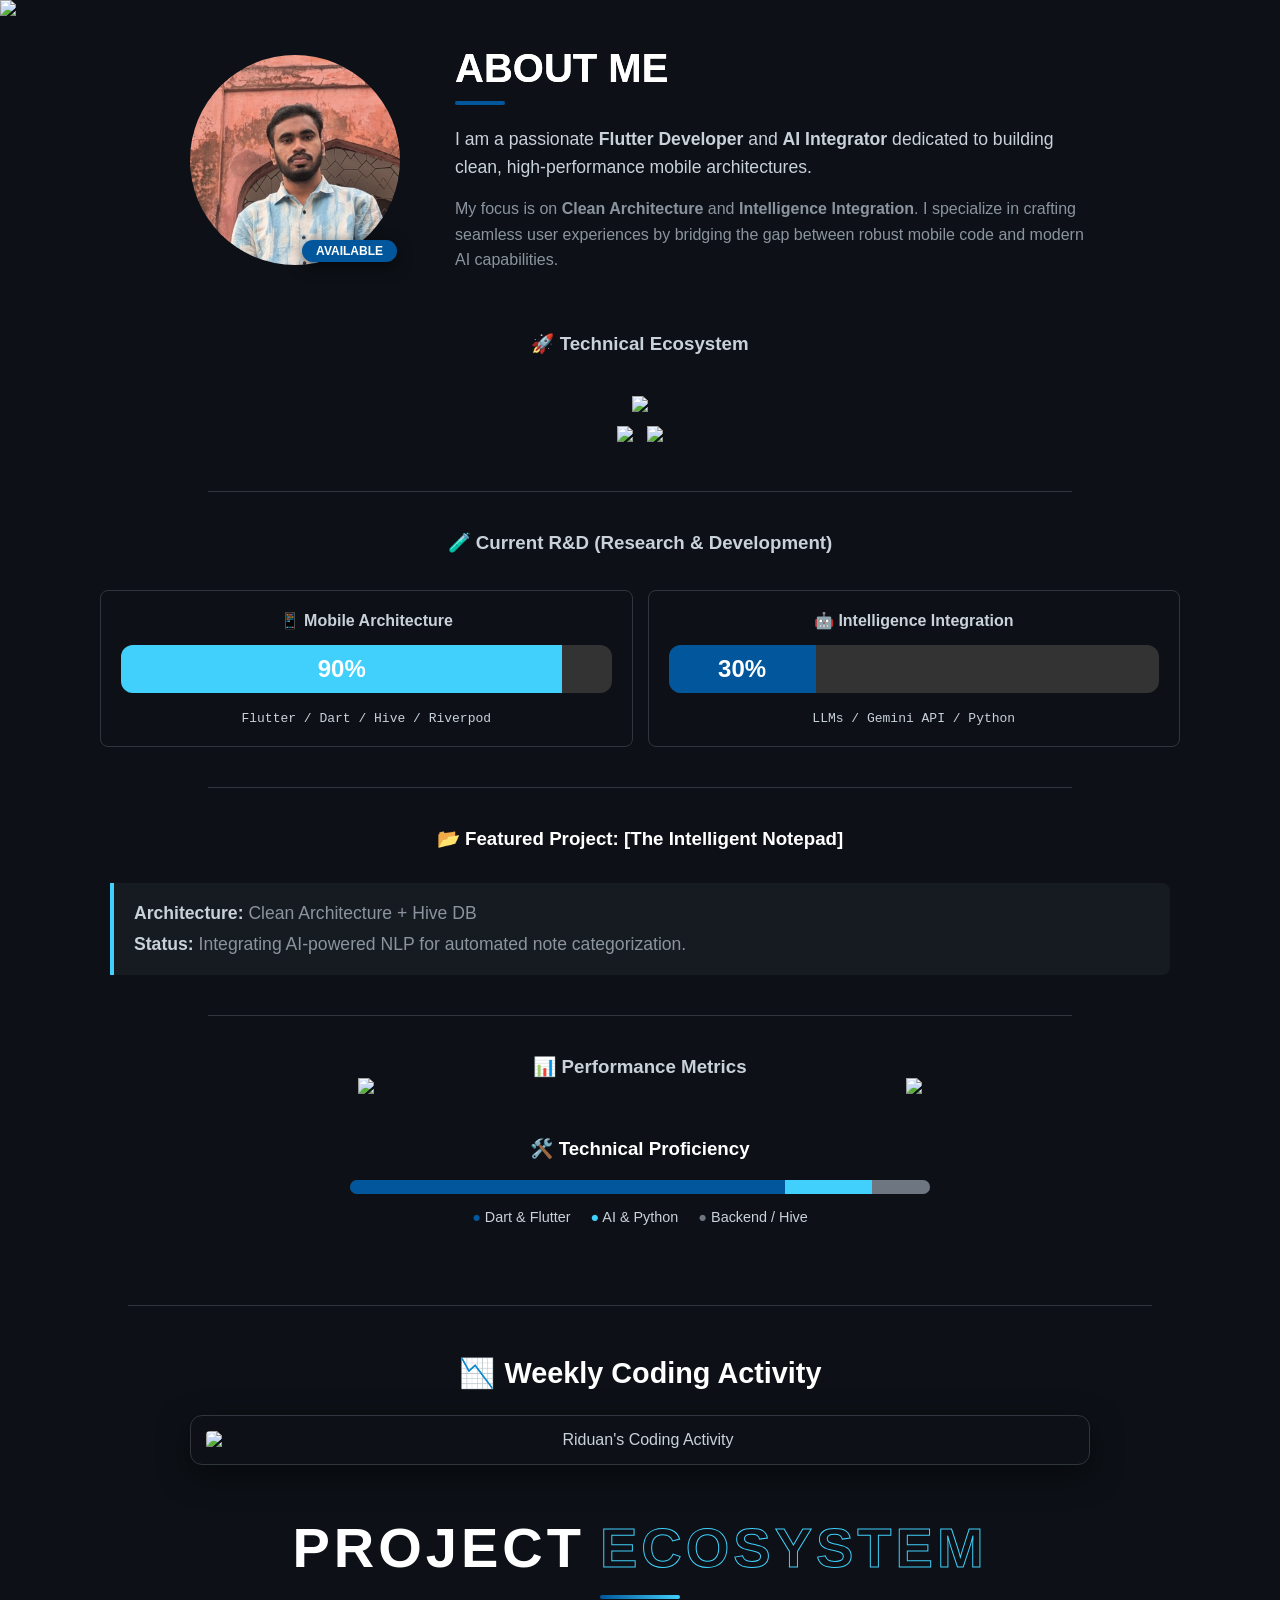
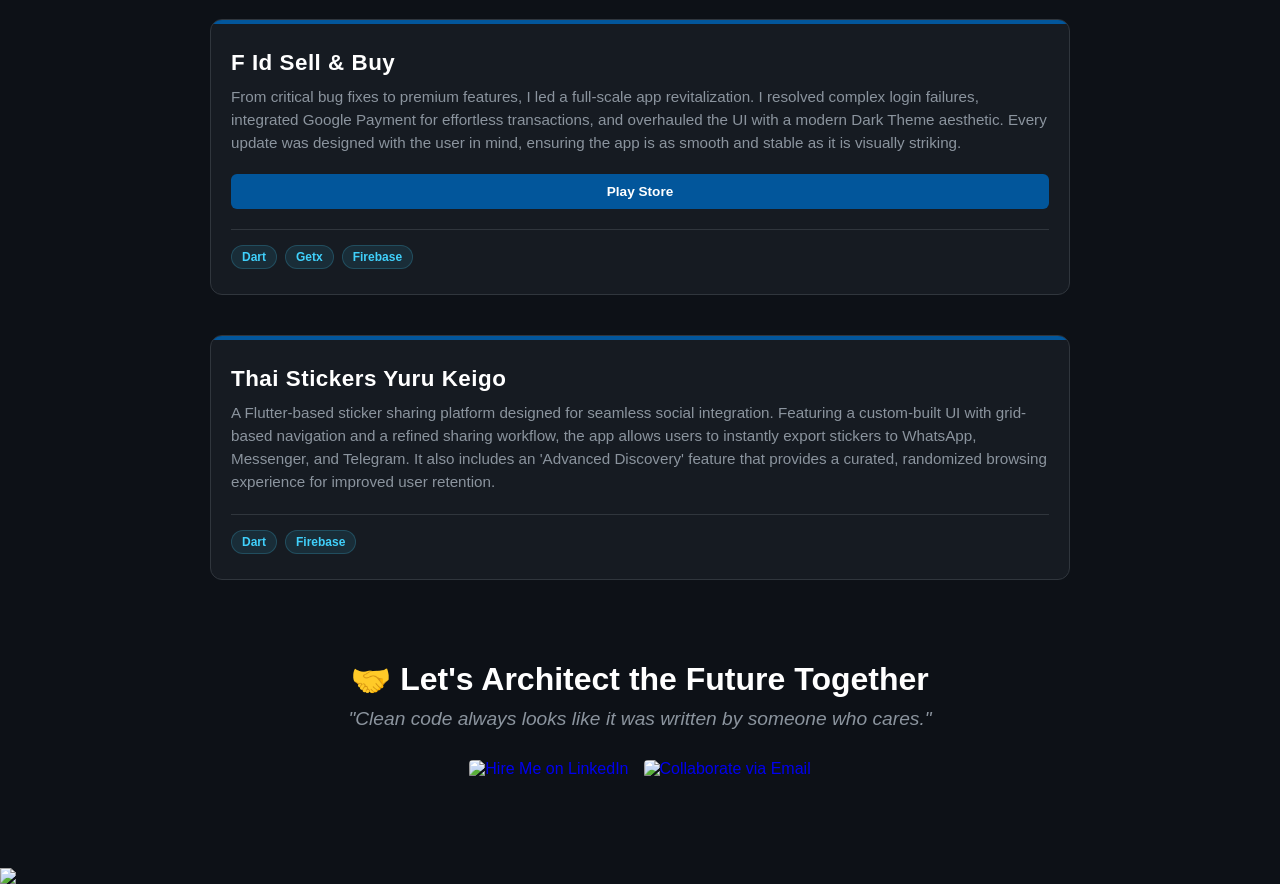
==== commit 26d30a21: "Add files via upload" ====
--- a/index.html
+++ b/index.html
@@ -135,7 +135,7 @@
     </div>
 <hr>
 
-<section style="width: 95%; max-width: 900px; margin: 60px auto; text-align: center; box-sizing: border-box;">
+<section style="width: 98%; max-width: 900px; margin: 10px auto; text-align: center; box-sizing: border-box;">
     
     <h3 style="color: #ffffff; margin-bottom: 25px; font-size: 1.8rem; display: flex; align-items: center; justify-content: center; gap: 10px;">
         <span>📉</span> Weekly Coding Activity
--- a/style.css
+++ b/style.css
@@ -231,8 +231,6 @@
     width: 100%;
     display: block;
    margin-bottom: 10px;
-   margin-left: auto;
-    margin-right: auto;
     vertical-align: middle; 
 }
 .mobile-wave {
@@ -242,8 +240,6 @@
 
     position: absolute;
     top: 50px; 
-    
-    /* Distance from the very top */
     left: 50%;
     transform: translateX(-50%); /* Centers them horizontally */
     z-index: 10;
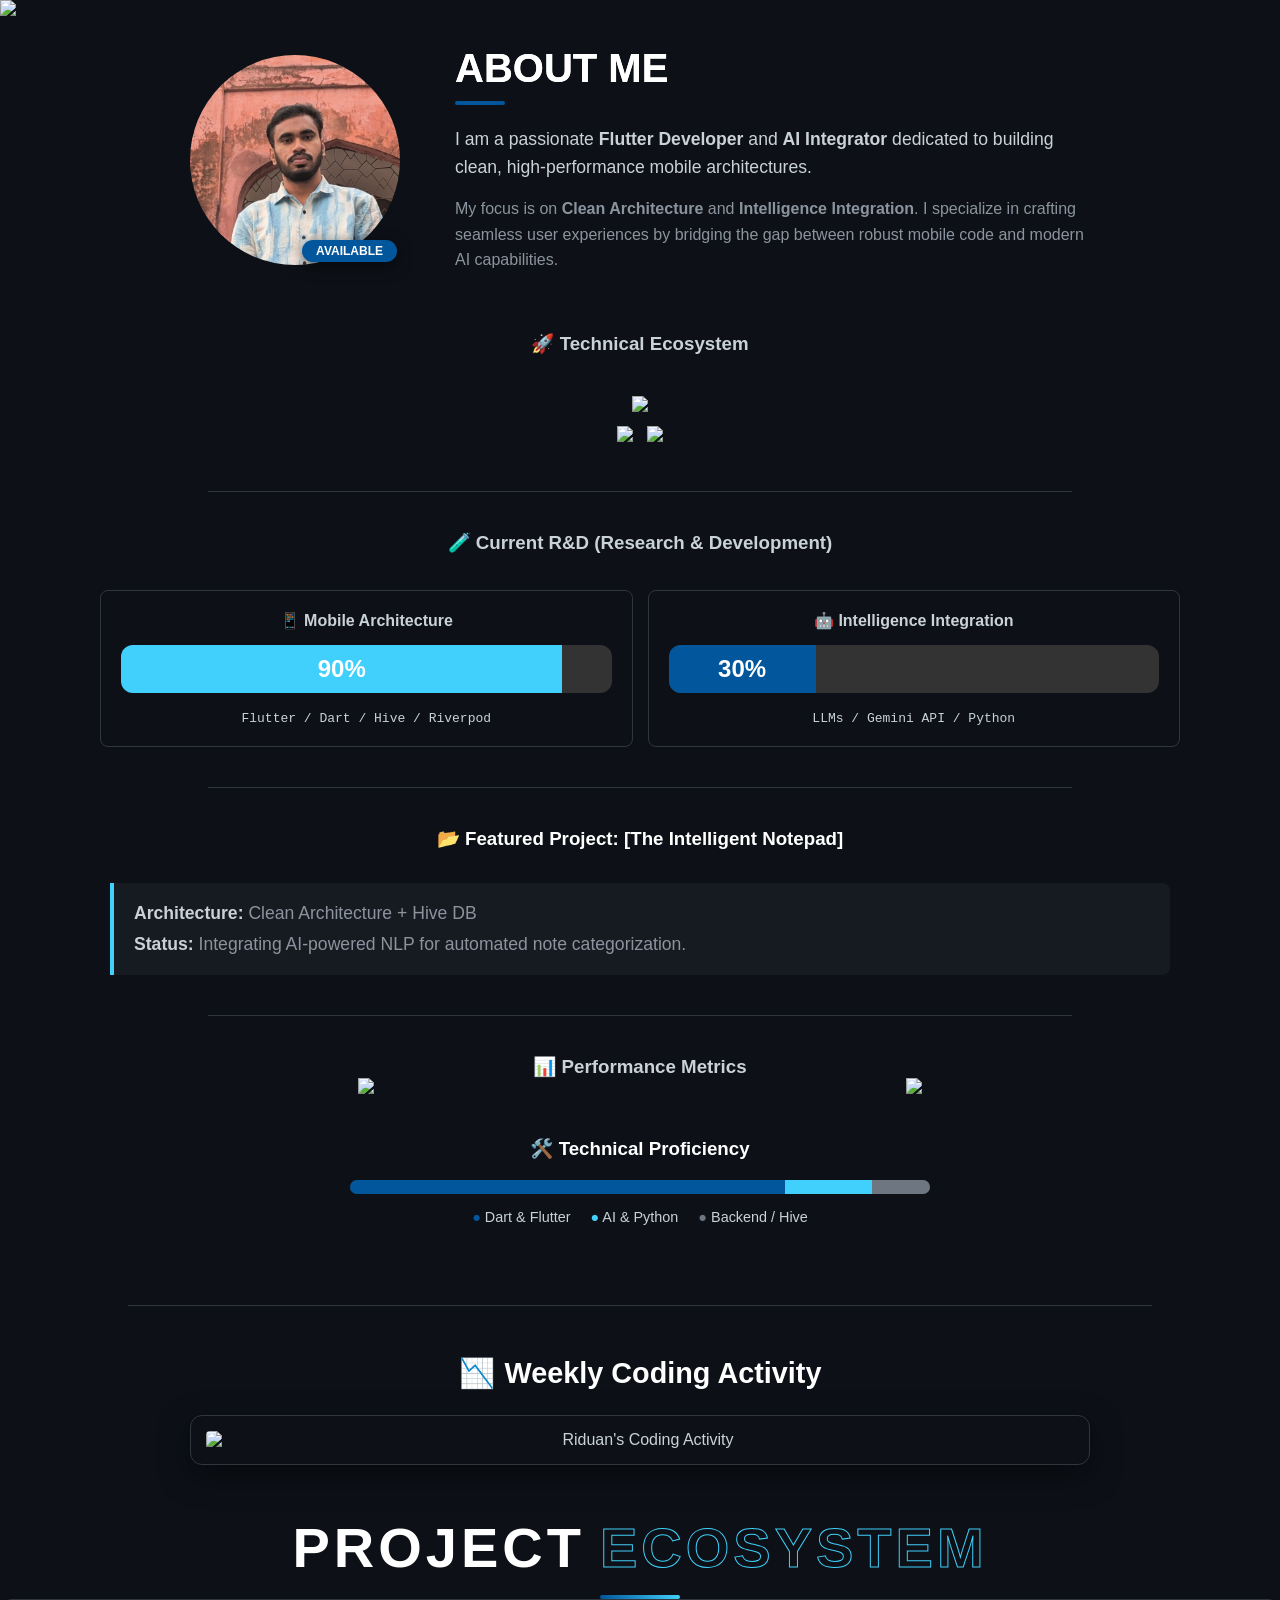
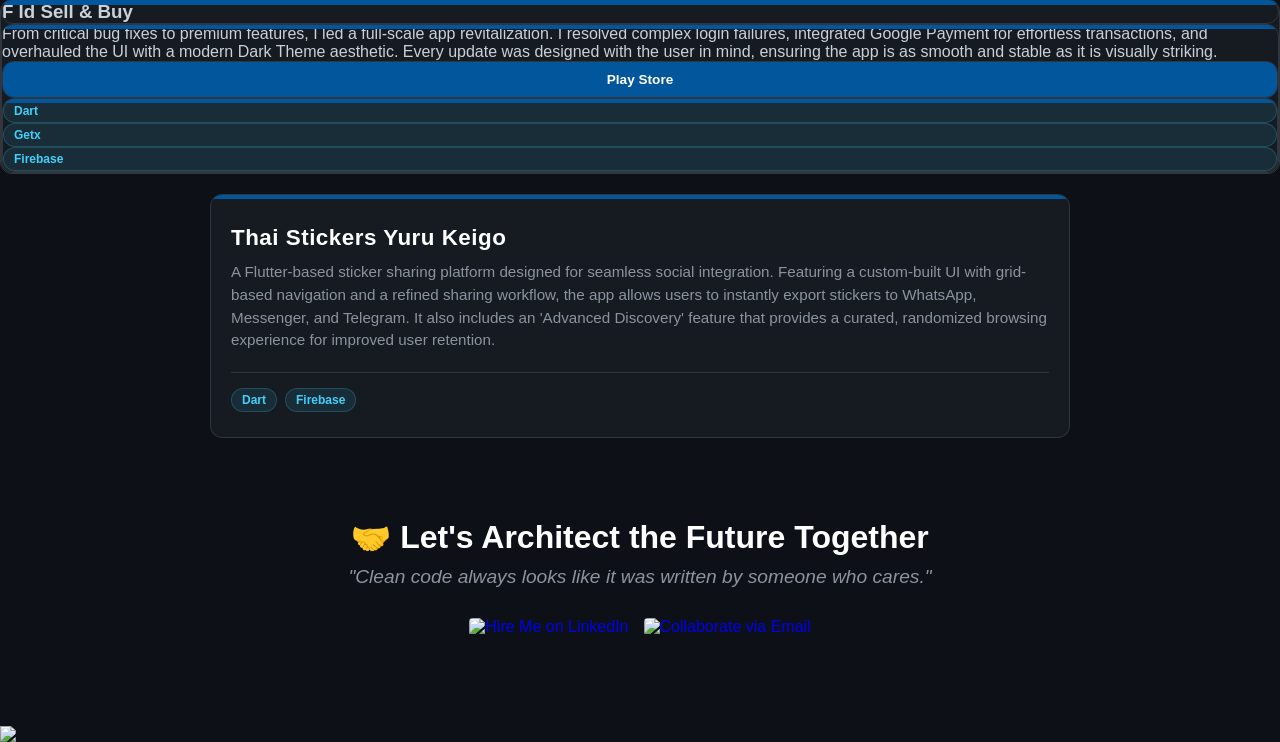
==== commit e55b419f: "Add files via upload" ====
--- a/index.html
+++ b/index.html
@@ -33,9 +33,9 @@
             <div class="status-badge">AVAILABLE</div>
         </div>
 <div class="header-socialss">
-        <a href="..." class="s-btn github">GitHub</a>
-        <a href="..." class="s-btn linkedin">LinkedIn</a>
-        <a href="..." class="s-btn email">Email</a>
+        <a href="https://github.com/riduanradip " class="s-btn github">GitHub</a>
+        <a href="https://www.linkedin.com/in/riduan-rahman-radip/" class="s-btn linkedin">LinkedIn</a>
+        <a href="mailto:riduanradip@gmail.com" class="s-btn email">Email</a>
     </div>
         <div class="text-column">
             <h2 class="about-title"><b>ABOUT ME</b></h2>
@@ -107,7 +107,7 @@
             <h3>📊 Performance Metrics</h3>
             <div class="stats-grid">
                 <div class="stats-box">
-                    <img src="https://github-readme-stats.vercel.app/api?username=riduanradip&show_icons=true&theme=transparent&title_color=40D0FB&text_color=ffffff&icon_color=40D0FB&hide_border=true" width="100%">
+                    <img src="https://github-readme-stats-git-master-anuraghazra.vercel.app/api?username=riduanradip&show_icons=true&theme=dark&title_color=40D0FB&icon_color=40D0FB&hide_border=true&bg_color=0D1117" width="100%">
                 </div>
                 <div class="stats-box">
                     <img src="https://github-readme-streak-stats.herokuapp.com/?user=riduanradip&theme=transparent&stroke=40D0FB&fire=40D0FB&ring=ffffff&hide_border=true" width="100%">
@@ -156,23 +156,23 @@
     </h2>
     <div class="accent-line"></div>
 </div>
-<section class="project-grid">
+<section class="project-container">
     
     <div class="layered-card">
-        <div class="card-middle">
+        <div class="layered-card">
             <h3>F Id Sell & Buy</h3>
         </div>
 
-        <div class="card-footer">
+        <div class="layered-card">
             <p>From critical bug fixes to premium features, I led a full-scale app revitalization. I resolved complex login failures, integrated Google Payment for effortless transactions, and overhauled the UI with a modern Dark Theme aesthetic. Every update was designed with the user in mind, ensuring the app is as smooth and stable as it is visually striking.</p>
             
-            <div class="card-actions">
+            <div class="layered-card">
 
                 <a href="https://play.google.com/store/apps/details?id=com.sellbuyff.id&hl=en" class="btn btn-demo">Play Store</a>
                 
             </div>
 
-            <div class="language-bar">
+            <div class="layered-card">
                 <span class="lang-tag">Dart</span>
                 <span class="lang-tag">Getx</span>
                 <span class="lang-tag">Firebase</span>
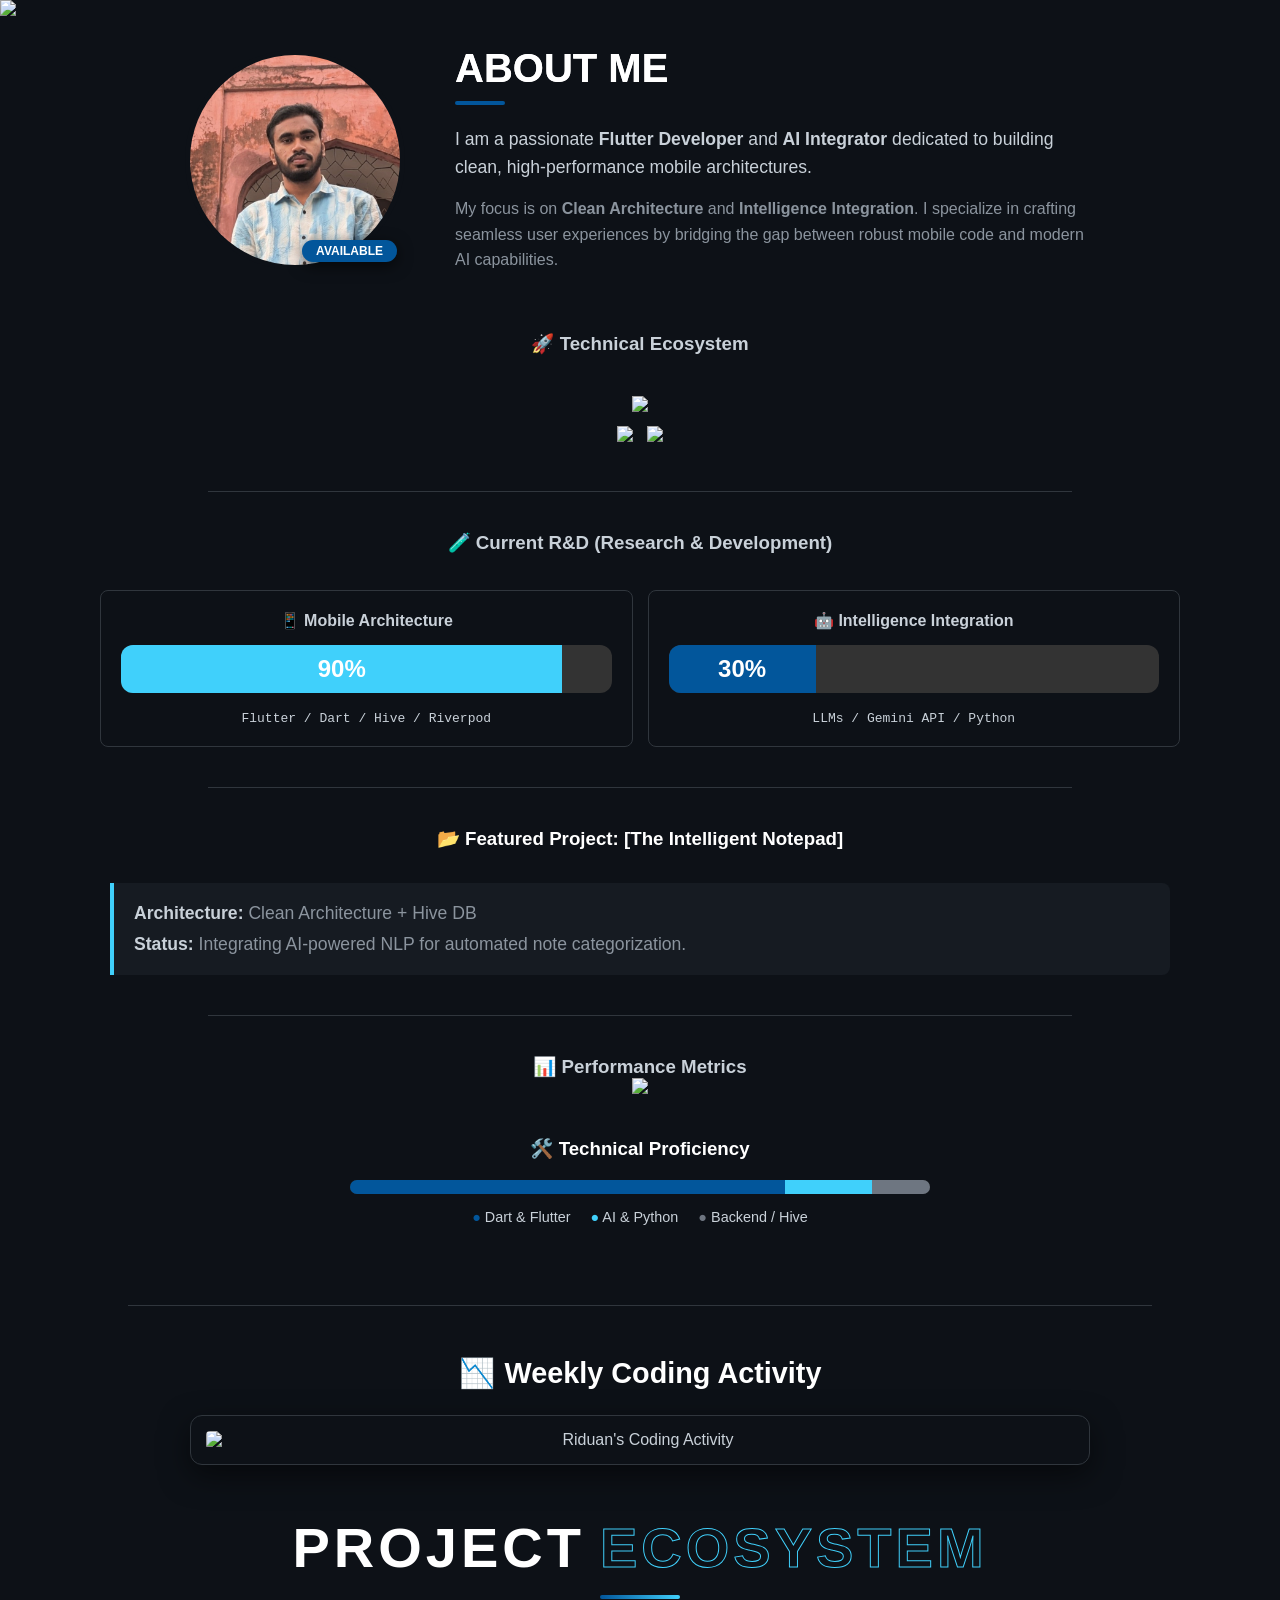
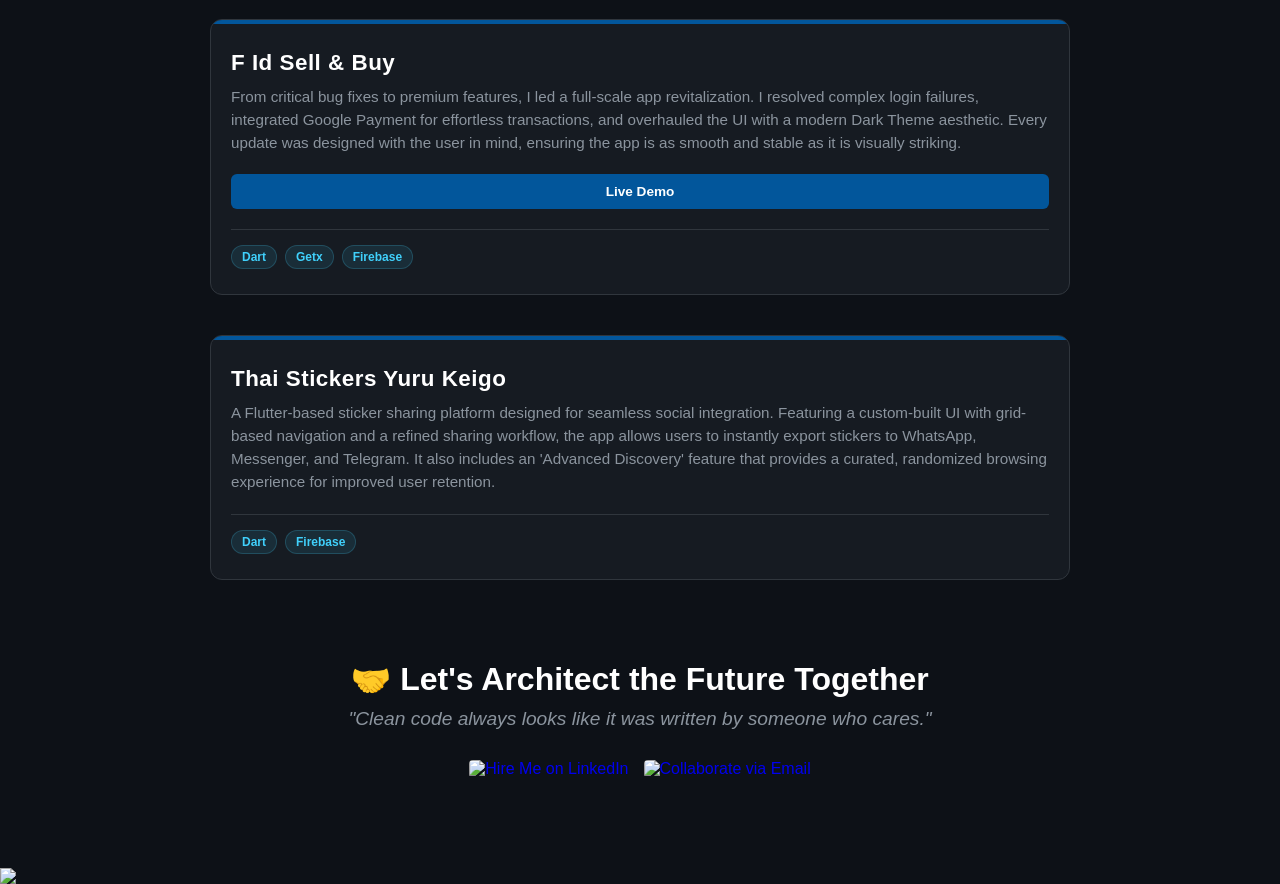
==== commit edcfcf05: "Add files via upload" ====
--- a/index.html
+++ b/index.html
@@ -107,9 +107,6 @@
             <h3>📊 Performance Metrics</h3>
             <div class="stats-grid">
                 <div class="stats-box">
-                    <img src="https://github-readme-stats-git-master-anuraghazra.vercel.app/api?username=riduanradip&show_icons=true&theme=dark&title_color=40D0FB&icon_color=40D0FB&hide_border=true&bg_color=0D1117" width="100%">
-                </div>
-                <div class="stats-box">
                     <img src="https://github-readme-streak-stats.herokuapp.com/?user=riduanradip&theme=transparent&stroke=40D0FB&fire=40D0FB&ring=ffffff&hide_border=true" width="100%">
                 </div>
             </div>
@@ -156,23 +153,23 @@
     </h2>
     <div class="accent-line"></div>
 </div>
-<section class="project-container">
+<section class="project-grid">
     
     <div class="layered-card">
-        <div class="layered-card">
+        <div class="card-middle">
             <h3>F Id Sell & Buy</h3>
         </div>
 
-        <div class="layered-card">
+        <div class="card-footer">
             <p>From critical bug fixes to premium features, I led a full-scale app revitalization. I resolved complex login failures, integrated Google Payment for effortless transactions, and overhauled the UI with a modern Dark Theme aesthetic. Every update was designed with the user in mind, ensuring the app is as smooth and stable as it is visually striking.</p>
             
-            <div class="layered-card">
-
-                <a href="https://play.google.com/store/apps/details?id=com.sellbuyff.id&hl=en" class="btn btn-demo">Play Store</a>
-                
-            </div>
-
-            <div class="layered-card">
+             <div class="card-actions">
+
+                <a href="https://play.google.com/store/apps/details?id=com.sellbuyff.id&hl=en" class="btn btn-demo">Live Demo</a>
+            </div> 
+
+            <div class="language-bar">
+                <!-- <span class="lang-tag">Flutter</span> -->
                 <span class="lang-tag">Dart</span>
                 <span class="lang-tag">Getx</span>
                 <span class="lang-tag">Firebase</span>
